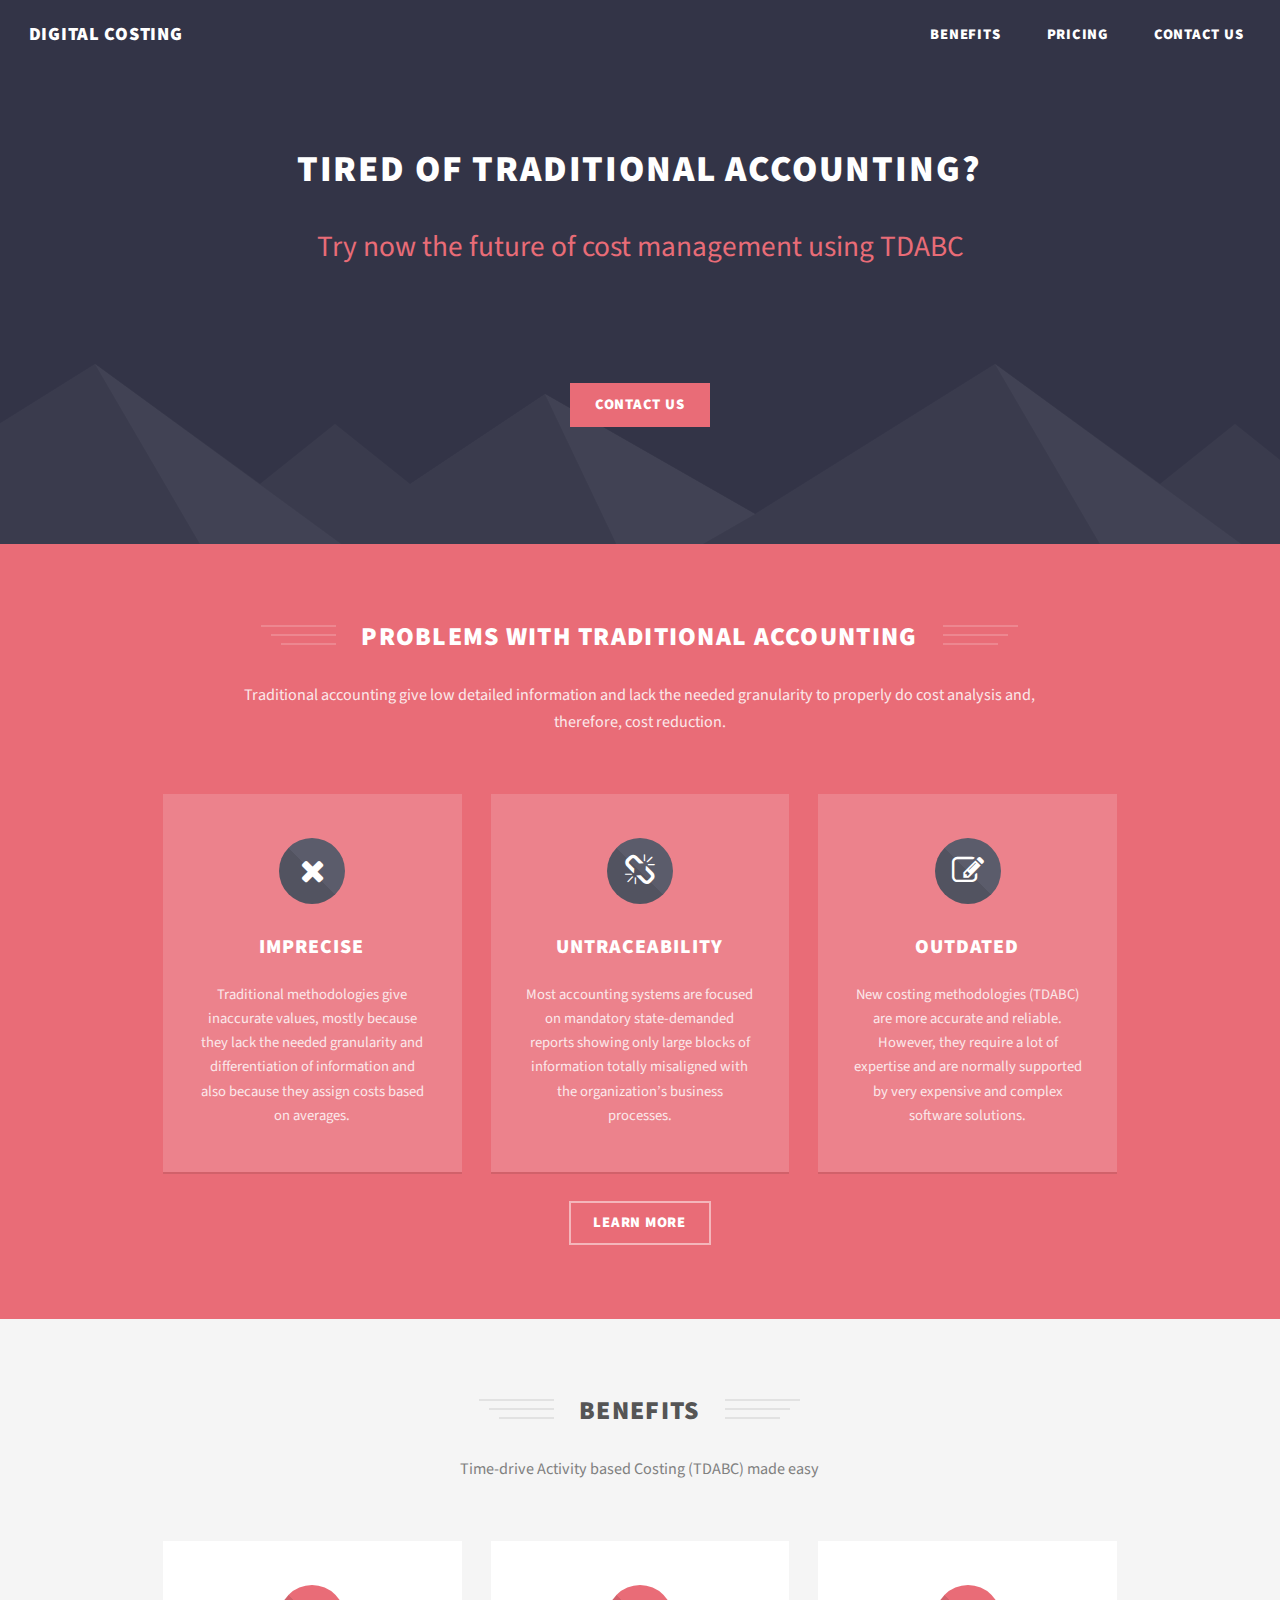
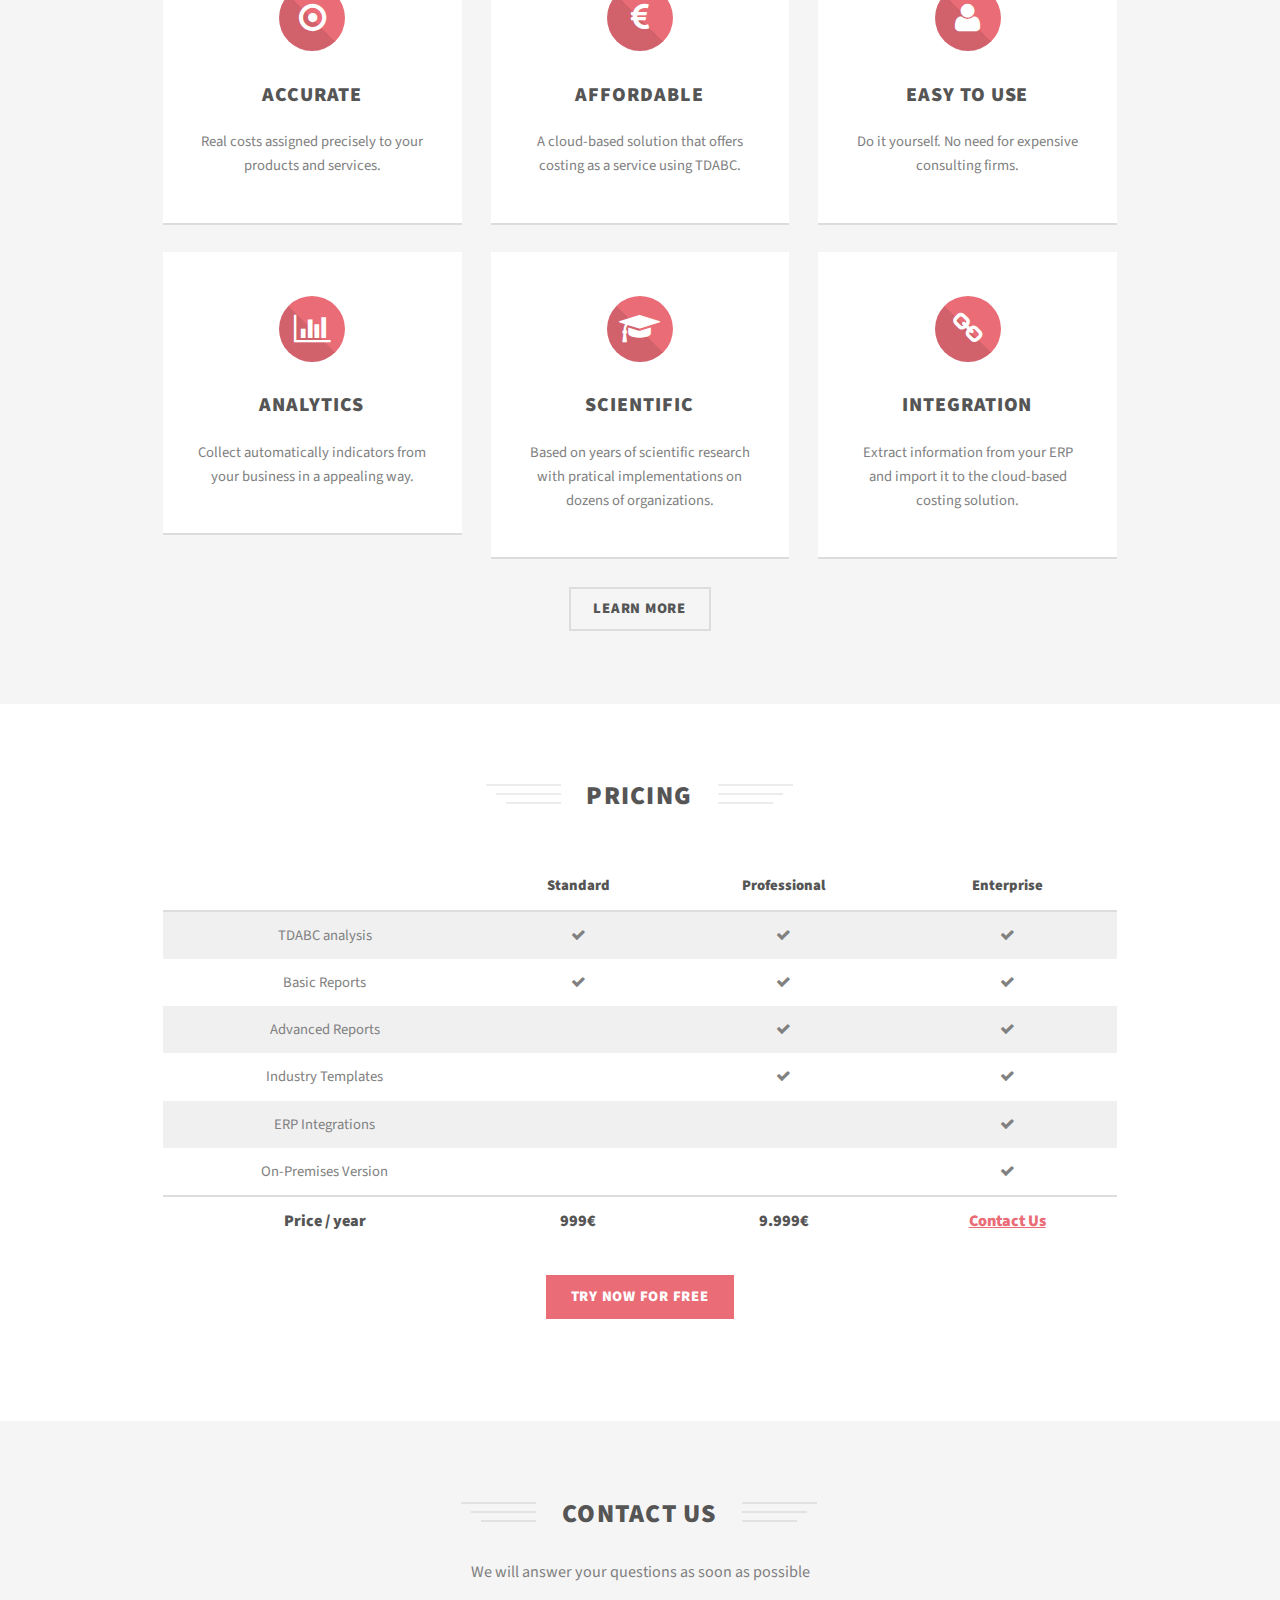
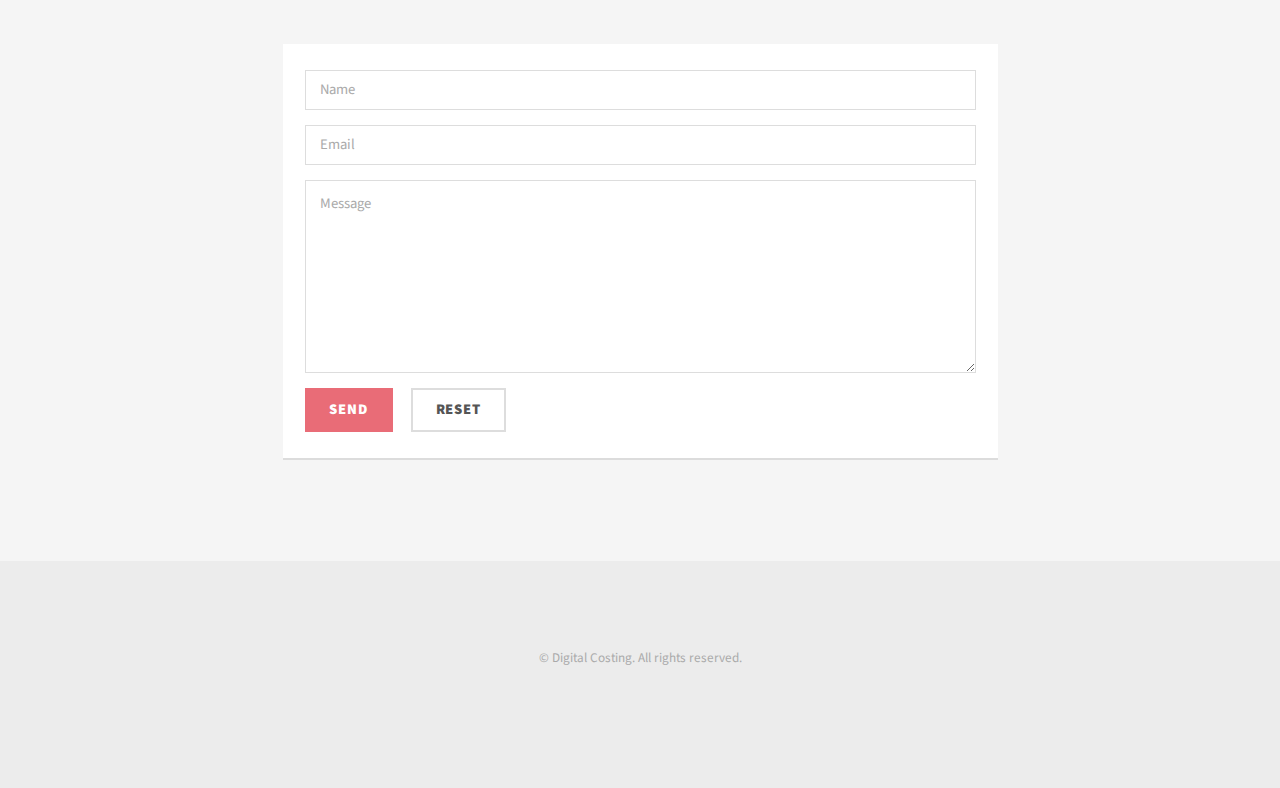
==== index.html @ 400beab9 "google analytics" ====
<!DOCTYPE HTML>
<!--
	Elevation by Pixelarity
	pixelarity.com @pixelarity
	License: pixelarity.com/license
-->
<html>
	<head>
		<title>Digital Costing</title>
		<meta charset="utf-8" />
		<meta name="viewport" content="width=device-width, initial-scale=1" />
		<meta name="description" content="A cloud-based costing service that uses TDABC and the concept of Business Process Cost Templates to reduce the costs associated with cost analysis.">
		<meta name="keywords" content="traditional accounting, activity based costing, time driven activity costing, TDABC, cost management solutions, cost management software">
		<!--[if lte IE 8]><script src="assets/js/ie/html5shiv.js"></script><![endif]-->
		<link rel="stylesheet" href="assets/css/main.css" />
		<!--[if lte IE 8]><link rel="stylesheet" href="assets/css/ie8.css" /><![endif]-->
	</head>
	<body class="landing">
		<div id="page-wrapper">

			<!-- Header -->
				<header id="header" class="alt">
					<h1><a href="index.html">Digital Costing</a></h1>
					<nav id="nav">
						<ul>
							<li><a href="#benefits">Benefits</a></li>
							<li><a href="#pricing">Pricing</a></li>
							<li><a href="#contact">Contact Us</a></li>
						</ul>
					</nav>
				</header>

			<!-- Banner -->
				<section id="banner">
					<h2>Tired of traditional accounting?</h2>
					<br>
					<p>Try now the future of cost management using TDABC</p>
					<br><br><br>
					<ul class="actions">
						<li><a href="#contact" class="button">Contact Us</a></li>
					</ul>
				</section>
			<!-- Two -->
				<div class="wrapper style2">
					<section class="container">
						<header class="major">
							<h2>Problems with Traditional Accounting</h2>
							<p>Traditional accounting give low detailed information and lack the needed granularity to properly do cost analysis and, therefore, cost reduction.</p>
						</header>
						<div class="row uniform">
							<div class="4u 12u(narrower)">
								<section class="box special">
									<i class="icon major alt fa-times"></i>
									<h3>Imprecise</h3>
									<p>Traditional methodologies give inaccurate values, mostly because they lack the needed granularity and differentiation of information and also because they assign costs based on averages.</p>
								</section>
							</div>
							<div class="4u 12u(narrower)">
								<section class="box special">
									<i class="icon major alt fa-unlink"></i>
									<h3>Untraceability</h3>
									<p>Most accounting systems are focused on mandatory state-demanded reports  showing only large blocks of information totally misaligned with the organization’s business processes.</p>
								</section>
							</div>
							<div class="4u 12u(narrower)">
								<section class="box special">
									<i class="icon major alt fa-pencil-square-o"></i>
									<h3>Outdated</h3>
									<p>New costing methodologies (TDABC) are more accurate and reliable. However, they require a lot of expertise and are normally supported by very expensive and complex software solutions.</p>
								</section>
							</div>
							<div class="12u 12u(narrower)">
								<ul class="actions text-center">
									<li><a href="traditional-accounting-problems.html" class="button alt">Learn More</a></li>
								</ul>
							</div>
						</div>
					</section>
				</div>

			<!-- One -->
				<div id="benefits" class="wrapper style1">
					<section class="container">
						<header class="major">
							<h2>Benefits</h2>
							<p>Time-drive Activity based Costing (TDABC) made easy</p>
						</header>
						<div class="row uniform">
							<div class="4u 12u(narrower)">
								<section class="box special">
									<i class="icon major fa-dot-circle-o"></i>
									<h3>Accurate</h3>
									<p>Real costs assigned precisely to your products and services.</p>
								</section>
							</div>
							<div class="4u 12u(narrower)">
								<section class="box special">
									<i class="icon major fa-euro"></i>
									<h3>Affordable</h3>
									<p>A cloud-based solution that offers costing as a service using TDABC.</p>
								</section>
							</div>
							<div class="4u 12u(narrower)">
								<section class="box special">
									<i class="icon major fa-user"></i>
									<h3>Easy to use</h3>
									<p>Do it yourself. No need for expensive consulting firms.</p>
								</section>
							</div>
							<div class="4u 12u(narrower)">
								<section class="box special">
									<i class="icon major fa-bar-chart"></i>
									<h3>Analytics</h3>
									<p>Collect automatically indicators from your business in a appealing way.</p>
								</section>
							</div>
							<div class="4u 12u(narrower)">
								<section class="box special">
									<i class="icon major fa-graduation-cap"></i>
									<h3>Scientific</h3>
									<p>Based on years of scientific research with pratical implementations on dozens of organizations.</p>
								</section>
							</div>
							<div class="4u 12u(narrower)">
								<section class="box special">
									<i class="icon major fa-link"></i>
									<h3>Integration</h3>
									<p>Extract information from your ERP and import it to the cloud-based costing solution.</p>
								</section>
							</div>
							<div class="12u 12u(narrower)">
								<ul class="actions text-center">
									<li><a href="digital-costing-solution-benefits.html" class="button alt">Learn More</a></li>
								</ul>
							</div>
						</div>
					</section>
				</div>


			<!-- Three -->
				<div id="pricing" class="wrapper style3">
					<section class="container">
						<header class="major">
							<h2>Pricing</h2>
						</header>
						<div class="text-center">
							<div class="table-wrapper">
								<table>
									<thead>
										<tr>
											<th></th>
											<th>Standard</th>
											<th>Professional</th>
											<th>Enterprise</th>
										</tr>
									</thead>
									<tbody>
										<tr>
											<td>TDABC analysis</td>
											<td><i class="icon fa-check"></i></td>
											<td><i class="icon fa-check"></i></td>
											<td><i class="icon fa-check"></i></td>
										</tr>
										<td>Basic Reports</td>
											<td><i class="icon fa-check"></i></td>
											<td><i class="icon fa-check"></i></td>
											<td><i class="icon fa-check"></i></td>
										</tr>
										<tr>
											<td>Advanced Reports</td>
											<td></td>
											<td><i class="icon fa-check"></i></td>
											<td><i class="icon fa-check"></i></td>
										</tr>
										<tr>
											<td>Industry Templates</td>
											<td></td>
											<td><i class="icon fa-check"></i></td>
											<td><i class="icon fa-check"></i></td>
										</tr>
										<tr>
											<td>ERP Integrations</td>
											<td></td>
											<td></td>
											<td><i class="icon fa-check"></i></td>
										</tr>
										<tr>
											<td>On-Premises Version</td>
											<td></td>
											<td></td>
											<td><i class="icon fa-check"></i></td>
										</tr>
									</tbody>
									<tfoot>
										<tr>
											<td>Price / year</td>
											<td>999€</td>
											<td>9.999€</td>
											<td><a href="#contact">Contact Us</a></td>
										</tr>
									</tfoot>
								</table>
							</div>

							<div class="12u 12u(narrower)">
								<ul class="actions text-center">
									<li><a href="#contact" class="button">Try now for FREE</a></li>
								</ul>
							</div>
						</div>
					</section>
				</div>

			<!-- Four -->
				<div id="contact" class="wrapper style1">
					<section class="container 75%">
						<header class="major">
							<h2>Contact Us</h2>
							<p>We will answer your questions as soon as possible</p>
						</header>
						<div class="box">
							<div class="row uniform">
								<div class="12u 12u(narrower)">
									<form method="post" action="http://formspree.io/carls.mendes@gmail.com">
										<input type="hidden" name="_next" value="http://digitalcosting.com/thanks.html" />
										<input type="hidden" name="_subject" value="Digital Costing Website contact!" />
										<div class="row uniform 50%">
											<div class="12u">
												<input type="text" name="name" id="name" placeholder="Name" />
											</div>
										</div>
										<div class="row uniform 50%">
											<div class="12u">
												<input type="email" name="email" id="email" placeholder="Email" />
											</div>
										</div>
										<div class="row uniform 50%">
											<div class="12u">
												<textarea name="message" id="message" placeholder="Message" rows="7"></textarea>
											</div>
										</div>
										<div class="row uniform 50%">
											<div class="12u">
												<ul class="actions">
													<li><input type="submit" value="Send" /></li>
													<li><input type="reset" class="alt" value="Reset" /></li>
												</ul>
											</div>
										</div>
									</form>
								</div>
							</div>
						</div>
					</section>
				</div>

			<!-- Footer -->
				<footer id="footer">
					<div class="copyright">
						&copy; Digital Costing. All rights reserved.
					</div>
				</footer>

		</div>

		<!-- Scripts -->
			<script src="assets/js/jquery.min.js"></script>
			<script src="assets/js/jquery.dropotron.min.js"></script>
			<script src="assets/js/jquery.scrollgress.min.js"></script>
			<script src="assets/js/skel.min.js"></script>
			<script src="assets/js/util.js"></script>
			<!--[if lte IE 8]><script src="assets/js/ie/respond.min.js"></script><![endif]-->
			<script src="assets/js/main.js"></script>

			<!-- Google Analytics -->
			<script>
			  (function(i,s,o,g,r,a,m){i['GoogleAnalyticsObject']=r;i[r]=i[r]||function(){
			  (i[r].q=i[r].q||[]).push(arguments)},i[r].l=1*new Date();a=s.createElement(o),
			  m=s.getElementsByTagName(o)[0];a.async=1;a.src=g;m.parentNode.insertBefore(a,m)
			  })(window,document,'script','https://www.google-analytics.com/analytics.js','ga');

			  ga('create', 'UA-88962506-1', 'auto');
			  ga('send', 'pageview');

			</script>
	</body>
</html>
---- assets/css/main.css ----
@import url("font-awesome.min.css");
@import url("http://fonts.googleapis.com/css?family=Source+Sans+Pro:400,400italic,600,600italic,700,900");

/*
	Elevation by Pixelarity
	pixelarity.com @pixelarity
	License: pixelarity.com/license
*/

/* Custom */

	.text-center {
		text-align: center;
	}

/* Reset */

	html, body, div, span, applet, object, iframe, h1, h2, h3, h4, h5, h6, p, blockquote, pre, a, abbr, acronym, address, big, cite, code, del, dfn, em, img, ins, kbd, q, s, samp, small, strike, strong, sub, sup, tt, var, b, u, i, center, dl, dt, dd, ol, ul, li, fieldset, form, label, legend, table, caption, tbody, tfoot, thead, tr, th, td, article, aside, canvas, details, embed, figure, figcaption, footer, header, hgroup, menu, nav, output, ruby, section, summary, time, mark, audio, video {
		margin: 0;
		padding: 0;
		border: 0;
		font-size: 100%;
		font: inherit;
		vertical-align: baseline;
	}

	article, aside, details, figcaption, figure, footer, header, hgroup, menu, nav, section {
		display: block;
	}

	body {
		line-height: 1;
	}

	ol, ul {
		list-style: none;
	}

	blockquote, q {
		quotes: none;
	}

	blockquote:before, blockquote:after, q:before, q:after {
		content: '';
		content: none;
	}

	table {
		border-collapse: collapse;
		border-spacing: 0;
	}

	body {
		-webkit-text-size-adjust: none;
	}

/* Box Model */

	*, *:before, *:after {
		-moz-box-sizing: border-box;
		-webkit-box-sizing: border-box;
		box-sizing: border-box;
	}

/* Containers */

	.container {
		margin-left: auto;
		margin-right: auto;
	}

	.container.\31 25\25 {
		width: 100%;
		max-width: 93.75em;
		min-width: 75em;
	}

	.container.\37 5\25 {
		width: 56.25em;
	}

	.container.\35 0\25 {
		width: 37.5em;
	}

	.container.\32 5\25 {
		width: 18.75em;
	}

	.container {
		width: 75em;
	}

	@media screen and (max-width: 1680px) {

		.container.\31 25\25 {
			width: 100%;
			max-width: 93.75em;
			min-width: 75em;
		}

		.container.\37 5\25 {
			width: 56.25em;
		}

		.container.\35 0\25 {
			width: 37.5em;
		}

		.container.\32 5\25 {
			width: 18.75em;
		}

		.container {
			width: 75em;
		}

	}

	@media screen and (max-width: 1280px) {

		.container.\31 25\25 {
			width: 100%;
			max-width: 81.25em;
			min-width: 65em;
		}

		.container.\37 5\25 {
			width: 48.75em;
		}

		.container.\35 0\25 {
			width: 32.5em;
		}

		.container.\32 5\25 {
			width: 16.25em;
		}

		.container {
			width: 65em;
		}

	}

	@media screen and (max-width: 980px) {

		.container.\31 25\25 {
			width: 100%;
			max-width: 112.5%;
			min-width: 90%;
		}

		.container.\37 5\25 {
			width: 67.5%;
		}

		.container.\35 0\25 {
			width: 45%;
		}

		.container.\32 5\25 {
			width: 22.5%;
		}

		.container {
			width: 90%;
		}

	}

	@media screen and (max-width: 840px) {

		.container.\31 25\25 {
			width: 100%;
			max-width: 112.5%;
			min-width: 90%;
		}

		.container.\37 5\25 {
			width: 67.5%;
		}

		.container.\35 0\25 {
			width: 45%;
		}

		.container.\32 5\25 {
			width: 22.5%;
		}

		.container {
			width: 90% !important;
		}

	}

	@media screen and (max-width: 736px) {

		.container.\31 25\25 {
			width: 100%;
			max-width: 125%;
			min-width: 100%;
		}

		.container.\37 5\25 {
			width: 75%;
		}

		.container.\35 0\25 {
			width: 50%;
		}

		.container.\32 5\25 {
			width: 25%;
		}

		.container {
			width: 100% !important;
		}

	}

	@media screen and (max-width: 480px) {

		.container.\31 25\25 {
			width: 100%;
			max-width: 125%;
			min-width: 100%;
		}

		.container.\37 5\25 {
			width: 75%;
		}

		.container.\35 0\25 {
			width: 50%;
		}

		.container.\32 5\25 {
			width: 25%;
		}

		.container {
			width: 100% !important;
		}

	}

/* Grid */

	.row {
		border-bottom: solid 1px transparent;
		-moz-box-sizing: border-box;
		-webkit-box-sizing: border-box;
		box-sizing: border-box;
	}

	.row > * {
		float: left;
		-moz-box-sizing: border-box;
		-webkit-box-sizing: border-box;
		box-sizing: border-box;
	}

	.row:after, .row:before {
		content: '';
		display: block;
		clear: both;
		height: 0;
	}

	.row.uniform > * > :first-child {
		margin-top: 0;
	}

	.row.uniform > * > :last-child {
		margin-bottom: 0;
	}

	.row.\30 \25 > * {
		padding: 0 0 0 0em;
	}

	.row.\30 \25 {
		margin: 0 0 -1px 0em;
	}

	.row.uniform.\30 \25 > * {
		padding: 0em 0 0 0em;
	}

	.row.uniform.\30 \25 {
		margin: 0em 0 -1px 0em;
	}

	.row > * {
		padding: 0 0 0 3em;
	}

	.row {
		margin: 0 0 -1px -3em;
	}

	.row.uniform > * {
		padding: 3em 0 0 3em;
	}

	.row.uniform {
		margin: -3em 0 -1px -3em;
	}

	.row.\32 00\25 > * {
		padding: 0 0 0 6em;
	}

	.row.\32 00\25 {
		margin: 0 0 -1px -6em;
	}

	.row.uniform.\32 00\25 > * {
		padding: 6em 0 0 6em;
	}

	.row.uniform.\32 00\25 {
		margin: -6em 0 -1px -6em;
	}

	.row.\31 50\25 > * {
		padding: 0 0 0 4.5em;
	}

	.row.\31 50\25 {
		margin: 0 0 -1px -4.5em;
	}

	.row.uniform.\31 50\25 > * {
		padding: 4.5em 0 0 4.5em;
	}

	.row.uniform.\31 50\25 {
		margin: -4.5em 0 -1px -4.5em;
	}

	.row.\35 0\25 > * {
		padding: 0 0 0 1.5em;
	}

	.row.\35 0\25 {
		margin: 0 0 -1px -1.5em;
	}

	.row.uniform.\35 0\25 > * {
		padding: 1.5em 0 0 1.5em;
	}

	.row.uniform.\35 0\25 {
		margin: -1.5em 0 -1px -1.5em;
	}

	.row.\32 5\25 > * {
		padding: 0 0 0 0.75em;
	}

	.row.\32 5\25 {
		margin: 0 0 -1px -0.75em;
	}

	.row.uniform.\32 5\25 > * {
		padding: 0.75em 0 0 0.75em;
	}

	.row.uniform.\32 5\25 {
		margin: -0.75em 0 -1px -0.75em;
	}

	.\31 2u, .\31 2u\24 {
		width: 100%;
		clear: none;
		margin-left: 0;
	}

	.\31 1u, .\31 1u\24 {
		width: 91.6666666667%;
		clear: none;
		margin-left: 0;
	}

	.\31 0u, .\31 0u\24 {
		width: 83.3333333333%;
		clear: none;
		margin-left: 0;
	}

	.\39 u, .\39 u\24 {
		width: 75%;
		clear: none;
		margin-left: 0;
	}

	.\38 u, .\38 u\24 {
		width: 66.6666666667%;
		clear: none;
		margin-left: 0;
	}

	.\37 u, .\37 u\24 {
		width: 58.3333333333%;
		clear: none;
		margin-left: 0;
	}

	.\36 u, .\36 u\24 {
		width: 50%;
		clear: none;
		margin-left: 0;
	}

	.\35 u, .\35 u\24 {
		width: 41.6666666667%;
		clear: none;
		margin-left: 0;
	}

	.\34 u, .\34 u\24 {
		width: 33.3333333333%;
		clear: none;
		margin-left: 0;
	}

	.\33 u, .\33 u\24 {
		width: 25%;
		clear: none;
		margin-left: 0;
	}

	.\32 u, .\32 u\24 {
		width: 16.6666666667%;
		clear: none;
		margin-left: 0;
	}

	.\31 u, .\31 u\24 {
		width: 8.3333333333%;
		clear: none;
		margin-left: 0;
	}

	.\31 2u\24 + *,
	.\31 1u\24 + *,
	.\31 0u\24 + *,
	.\39 u\24 + *,
	.\38 u\24 + *,
	.\37 u\24 + *,
	.\36 u\24 + *,
	.\35 u\24 + *,
	.\34 u\24 + *,
	.\33 u\24 + *,
	.\32 u\24 + *,
	.\31 u\24 + * {
		clear: left;
	}

	.\-11u {
		margin-left: 91.66667%;
	}

	.\-10u {
		margin-left: 83.33333%;
	}

	.\-9u {
		margin-left: 75%;
	}

	.\-8u {
		margin-left: 66.66667%;
	}

	.\-7u {
		margin-left: 58.33333%;
	}

	.\-6u {
		margin-left: 50%;
	}

	.\-5u {
		margin-left: 41.66667%;
	}

	.\-4u {
		margin-left: 33.33333%;
	}

	.\-3u {
		margin-left: 25%;
	}

	.\-2u {
		margin-left: 16.66667%;
	}

	.\-1u {
		margin-left: 8.33333%;
	}

	@media screen and (max-width: 1680px) {

		.row > * {
			padding: 0 0 0 2.5em;
		}

		.row {
			margin: 0 0 -1px -2.5em;
		}

		.row.uniform > * {
			padding: 2.5em 0 0 2.5em;
		}

		.row.uniform {
			margin: -2.5em 0 -1px -2.5em;
		}

		.row.\32 00\25 > * {
			padding: 0 0 0 5em;
		}

		.row.\32 00\25 {
			margin: 0 0 -1px -5em;
		}

		.row.uniform.\32 00\25 > * {
			padding: 5em 0 0 5em;
		}

		.row.uniform.\32 00\25 {
			margin: -5em 0 -1px -5em;
		}

		.row.\31 50\25 > * {
			padding: 0 0 0 3.75em;
		}

		.row.\31 50\25 {
			margin: 0 0 -1px -3.75em;
		}

		.row.uniform.\31 50\25 > * {
			padding: 3.75em 0 0 3.75em;
		}

		.row.uniform.\31 50\25 {
			margin: -3.75em 0 -1px -3.75em;
		}

		.row.\35 0\25 > * {
			padding: 0 0 0 1.25em;
		}

		.row.\35 0\25 {
			margin: 0 0 -1px -1.25em;
		}

		.row.uniform.\35 0\25 > * {
			padding: 1.25em 0 0 1.25em;
		}

		.row.uniform.\35 0\25 {
			margin: -1.25em 0 -1px -1.25em;
		}

		.row.\32 5\25 > * {
			padding: 0 0 0 0.625em;
		}

		.row.\32 5\25 {
			margin: 0 0 -1px -0.625em;
		}

		.row.uniform.\32 5\25 > * {
			padding: 0.625em 0 0 0.625em;
		}

		.row.uniform.\32 5\25 {
			margin: -0.625em 0 -1px -0.625em;
		}

		.\31 2u\28wide\29, .\31 2u\24\28wide\29 {
			width: 100%;
			clear: none;
			margin-left: 0;
		}

		.\31 1u\28wide\29, .\31 1u\24\28wide\29 {
			width: 91.6666666667%;
			clear: none;
			margin-left: 0;
		}

		.\31 0u\28wide\29, .\31 0u\24\28wide\29 {
			width: 83.3333333333%;
			clear: none;
			margin-left: 0;
		}

		.\39 u\28wide\29, .\39 u\24\28wide\29 {
			width: 75%;
			clear: none;
			margin-left: 0;
		}

		.\38 u\28wide\29, .\38 u\24\28wide\29 {
			width: 66.6666666667%;
			clear: none;
			margin-left: 0;
		}

		.\37 u\28wide\29, .\37 u\24\28wide\29 {
			width: 58.3333333333%;
			clear: none;
			margin-left: 0;
		}

		.\36 u\28wide\29, .\36 u\24\28wide\29 {
			width: 50%;
			clear: none;
			margin-left: 0;
		}

		.\35 u\28wide\29, .\35 u\24\28wide\29 {
			width: 41.6666666667%;
			clear: none;
			margin-left: 0;
		}

		.\34 u\28wide\29, .\34 u\24\28wide\29 {
			width: 33.3333333333%;
			clear: none;
			margin-left: 0;
		}

		.\33 u\28wide\29, .\33 u\24\28wide\29 {
			width: 25%;
			clear: none;
			margin-left: 0;
		}

		.\32 u\28wide\29, .\32 u\24\28wide\29 {
			width: 16.6666666667%;
			clear: none;
			margin-left: 0;
		}

		.\31 u\28wide\29, .\31 u\24\28wide\29 {
			width: 8.3333333333%;
			clear: none;
			margin-left: 0;
		}

		.\31 2u\24\28wide\29 + *,
		.\31 1u\24\28wide\29 + *,
		.\31 0u\24\28wide\29 + *,
		.\39 u\24\28wide\29 + *,
		.\38 u\24\28wide\29 + *,
		.\37 u\24\28wide\29 + *,
		.\36 u\24\28wide\29 + *,
		.\35 u\24\28wide\29 + *,
		.\34 u\24\28wide\29 + *,
		.\33 u\24\28wide\29 + *,
		.\32 u\24\28wide\29 + *,
		.\31 u\24\28wide\29 + * {
			clear: left;
		}

		.\-11u\28wide\29 {
			margin-left: 91.66667%;
		}

		.\-10u\28wide\29 {
			margin-left: 83.33333%;
		}

		.\-9u\28wide\29 {
			margin-left: 75%;
		}

		.\-8u\28wide\29 {
			margin-left: 66.66667%;
		}

		.\-7u\28wide\29 {
			margin-left: 58.33333%;
		}

		.\-6u\28wide\29 {
			margin-left: 50%;
		}

		.\-5u\28wide\29 {
			margin-left: 41.66667%;
		}

		.\-4u\28wide\29 {
			margin-left: 33.33333%;
		}

		.\-3u\28wide\29 {
			margin-left: 25%;
		}

		.\-2u\28wide\29 {
			margin-left: 16.66667%;
		}

		.\-1u\28wide\29 {
			margin-left: 8.33333%;
		}

	}

	@media screen and (max-width: 1280px) {

		.row > * {
			padding: 0 0 0 2em;
		}

		.row {
			margin: 0 0 -1px -2em;
		}

		.row.uniform > * {
			padding: 2em 0 0 2em;
		}

		.row.uniform {
			margin: -2em 0 -1px -2em;
		}

		.row.\32 00\25 > * {
			padding: 0 0 0 4em;
		}

		.row.\32 00\25 {
			margin: 0 0 -1px -4em;
		}

		.row.uniform.\32 00\25 > * {
			padding: 4em 0 0 4em;
		}

		.row.uniform.\32 00\25 {
			margin: -4em 0 -1px -4em;
		}

		.row.\31 50\25 > * {
			padding: 0 0 0 3em;
		}

		.row.\31 50\25 {
			margin: 0 0 -1px -3em;
		}

		.row.uniform.\31 50\25 > * {
			padding: 3em 0 0 3em;
		}

		.row.uniform.\31 50\25 {
			margin: -3em 0 -1px -3em;
		}

		.row.\35 0\25 > * {
			padding: 0 0 0 1em;
		}

		.row.\35 0\25 {
			margin: 0 0 -1px -1em;
		}

		.row.uniform.\35 0\25 > * {
			padding: 1em 0 0 1em;
		}

		.row.uniform.\35 0\25 {
			margin: -1em 0 -1px -1em;
		}

		.row.\32 5\25 > * {
			padding: 0 0 0 0.5em;
		}

		.row.\32 5\25 {
			margin: 0 0 -1px -0.5em;
		}

		.row.uniform.\32 5\25 > * {
			padding: 0.5em 0 0 0.5em;
		}

		.row.uniform.\32 5\25 {
			margin: -0.5em 0 -1px -0.5em;
		}

		.\31 2u\28normal\29, .\31 2u\24\28normal\29 {
			width: 100%;
			clear: none;
			margin-left: 0;
		}

		.\31 1u\28normal\29, .\31 1u\24\28normal\29 {
			width: 91.6666666667%;
			clear: none;
			margin-left: 0;
		}

		.\31 0u\28normal\29, .\31 0u\24\28normal\29 {
			width: 83.3333333333%;
			clear: none;
			margin-left: 0;
		}

		.\39 u\28normal\29, .\39 u\24\28normal\29 {
			width: 75%;
			clear: none;
			margin-left: 0;
		}

		.\38 u\28normal\29, .\38 u\24\28normal\29 {
			width: 66.6666666667%;
			clear: none;
			margin-left: 0;
		}

		.\37 u\28normal\29, .\37 u\24\28normal\29 {
			width: 58.3333333333%;
			clear: none;
			margin-left: 0;
		}

		.\36 u\28normal\29, .\36 u\24\28normal\29 {
			width: 50%;
			clear: none;
			margin-left: 0;
		}

		.\35 u\28normal\29, .\35 u\24\28normal\29 {
			width: 41.6666666667%;
			clear: none;
			margin-left: 0;
		}

		.\34 u\28normal\29, .\34 u\24\28normal\29 {
			width: 33.3333333333%;
			clear: none;
			margin-left: 0;
		}

		.\33 u\28normal\29, .\33 u\24\28normal\29 {
			width: 25%;
			clear: none;
			margin-left: 0;
		}

		.\32 u\28normal\29, .\32 u\24\28normal\29 {
			width: 16.6666666667%;
			clear: none;
			margin-left: 0;
		}

		.\31 u\28normal\29, .\31 u\24\28normal\29 {
			width: 8.3333333333%;
			clear: none;
			margin-left: 0;
		}

		.\31 2u\24\28normal\29 + *,
		.\31 1u\24\28normal\29 + *,
		.\31 0u\24\28normal\29 + *,
		.\39 u\24\28normal\29 + *,
		.\38 u\24\28normal\29 + *,
		.\37 u\24\28normal\29 + *,
		.\36 u\24\28normal\29 + *,
		.\35 u\24\28normal\29 + *,
		.\34 u\24\28normal\29 + *,
		.\33 u\24\28normal\29 + *,
		.\32 u\24\28normal\29 + *,
		.\31 u\24\28normal\29 + * {
			clear: left;
		}

		.\-11u\28normal\29 {
			margin-left: 91.66667%;
		}

		.\-10u\28normal\29 {
			margin-left: 83.33333%;
		}

		.\-9u\28normal\29 {
			margin-left: 75%;
		}

		.\-8u\28normal\29 {
			margin-left: 66.66667%;
		}

		.\-7u\28normal\29 {
			margin-left: 58.33333%;
		}

		.\-6u\28normal\29 {
			margin-left: 50%;
		}

		.\-5u\28normal\29 {
			margin-left: 41.66667%;
		}

		.\-4u\28normal\29 {
			margin-left: 33.33333%;
		}

		.\-3u\28normal\29 {
			margin-left: 25%;
		}

		.\-2u\28normal\29 {
			margin-left: 16.66667%;
		}

		.\-1u\28normal\29 {
			margin-left: 8.33333%;
		}

	}

	@media screen and (max-width: 980px) {

		.row > * {
			padding: 0 0 0 2em;
		}

		.row {
			margin: 0 0 -1px -2em;
		}

		.row.uniform > * {
			padding: 2em 0 0 2em;
		}

		.row.uniform {
			margin: -2em 0 -1px -2em;
		}

		.row.\32 00\25 > * {
			padding: 0 0 0 4em;
		}

		.row.\32 00\25 {
			margin: 0 0 -1px -4em;
		}

		.row.uniform.\32 00\25 > * {
			padding: 4em 0 0 4em;
		}

		.row.uniform.\32 00\25 {
			margin: -4em 0 -1px -4em;
		}

		.row.\31 50\25 > * {
			padding: 0 0 0 3em;
		}

		.row.\31 50\25 {
			margin: 0 0 -1px -3em;
		}

		.row.uniform.\31 50\25 > * {
			padding: 3em 0 0 3em;
		}

		.row.uniform.\31 50\25 {
			margin: -3em 0 -1px -3em;
		}

		.row.\35 0\25 > * {
			padding: 0 0 0 1em;
		}

		.row.\35 0\25 {
			margin: 0 0 -1px -1em;
		}

		.row.uniform.\35 0\25 > * {
			padding: 1em 0 0 1em;
		}

		.row.uniform.\35 0\25 {
			margin: -1em 0 -1px -1em;
		}

		.row.\32 5\25 > * {
			padding: 0 0 0 0.5em;
		}

		.row.\32 5\25 {
			margin: 0 0 -1px -0.5em;
		}

		.row.uniform.\32 5\25 > * {
			padding: 0.5em 0 0 0.5em;
		}

		.row.uniform.\32 5\25 {
			margin: -0.5em 0 -1px -0.5em;
		}

		.\31 2u\28narrow\29, .\31 2u\24\28narrow\29 {
			width: 100%;
			clear: none;
			margin-left: 0;
		}

		.\31 1u\28narrow\29, .\31 1u\24\28narrow\29 {
			width: 91.6666666667%;
			clear: none;
			margin-left: 0;
		}

		.\31 0u\28narrow\29, .\31 0u\24\28narrow\29 {
			width: 83.3333333333%;
			clear: none;
			margin-left: 0;
		}

		.\39 u\28narrow\29, .\39 u\24\28narrow\29 {
			width: 75%;
			clear: none;
			margin-left: 0;
		}

		.\38 u\28narrow\29, .\38 u\24\28narrow\29 {
			width: 66.6666666667%;
			clear: none;
			margin-left: 0;
		}

		.\37 u\28narrow\29, .\37 u\24\28narrow\29 {
			width: 58.3333333333%;
			clear: none;
			margin-left: 0;
		}

		.\36 u\28narrow\29, .\36 u\24\28narrow\29 {
			width: 50%;
			clear: none;
			margin-left: 0;
		}

		.\35 u\28narrow\29, .\35 u\24\28narrow\29 {
			width: 41.6666666667%;
			clear: none;
			margin-left: 0;
		}

		.\34 u\28narrow\29, .\34 u\24\28narrow\29 {
			width: 33.3333333333%;
			clear: none;
			margin-left: 0;
		}

		.\33 u\28narrow\29, .\33 u\24\28narrow\29 {
			width: 25%;
			clear: none;
			margin-left: 0;
		}

		.\32 u\28narrow\29, .\32 u\24\28narrow\29 {
			width: 16.6666666667%;
			clear: none;
			margin-left: 0;
		}

		.\31 u\28narrow\29, .\31 u\24\28narrow\29 {
			width: 8.3333333333%;
			clear: none;
			margin-left: 0;
		}

		.\31 2u\24\28narrow\29 + *,
		.\31 1u\24\28narrow\29 + *,
		.\31 0u\24\28narrow\29 + *,
		.\39 u\24\28narrow\29 + *,
		.\38 u\24\28narrow\29 + *,
		.\37 u\24\28narrow\29 + *,
		.\36 u\24\28narrow\29 + *,
		.\35 u\24\28narrow\29 + *,
		.\34 u\24\28narrow\29 + *,
		.\33 u\24\28narrow\29 + *,
		.\32 u\24\28narrow\29 + *,
		.\31 u\24\28narrow\29 + * {
			clear: left;
		}

		.\-11u\28narrow\29 {
			margin-left: 91.66667%;
		}

		.\-10u\28narrow\29 {
			margin-left: 83.33333%;
		}

		.\-9u\28narrow\29 {
			margin-left: 75%;
		}

		.\-8u\28narrow\29 {
			margin-left: 66.66667%;
		}

		.\-7u\28narrow\29 {
			margin-left: 58.33333%;
		}

		.\-6u\28narrow\29 {
			margin-left: 50%;
		}

		.\-5u\28narrow\29 {
			margin-left: 41.66667%;
		}

		.\-4u\28narrow\29 {
			margin-left: 33.33333%;
		}

		.\-3u\28narrow\29 {
			margin-left: 25%;
		}

		.\-2u\28narrow\29 {
			margin-left: 16.66667%;
		}

		.\-1u\28narrow\29 {
			margin-left: 8.33333%;
		}

	}

	@media screen and (max-width: 840px) {

		.row > * {
			padding: 0 0 0 2em;
		}

		.row {
			margin: 0 0 -1px -2em;
		}

		.row.uniform > * {
			padding: 2em 0 0 2em;
		}

		.row.uniform {
			margin: -2em 0 -1px -2em;
		}

		.row.\32 00\25 > * {
			padding: 0 0 0 4em;
		}

		.row.\32 00\25 {
			margin: 0 0 -1px -4em;
		}

		.row.uniform.\32 00\25 > * {
			padding: 4em 0 0 4em;
		}

		.row.uniform.\32 00\25 {
			margin: -4em 0 -1px -4em;
		}

		.row.\31 50\25 > * {
			padding: 0 0 0 3em;
		}

		.row.\31 50\25 {
			margin: 0 0 -1px -3em;
		}

		.row.uniform.\31 50\25 > * {
			padding: 3em 0 0 3em;
		}

		.row.uniform.\31 50\25 {
			margin: -3em 0 -1px -3em;
		}

		.row.\35 0\25 > * {
			padding: 0 0 0 1em;
		}

		.row.\35 0\25 {
			margin: 0 0 -1px -1em;
		}

		.row.uniform.\35 0\25 > * {
			padding: 1em 0 0 1em;
		}

		.row.uniform.\35 0\25 {
			margin: -1em 0 -1px -1em;
		}

		.row.\32 5\25 > * {
			padding: 0 0 0 0.5em;
		}

		.row.\32 5\25 {
			margin: 0 0 -1px -0.5em;
		}

		.row.uniform.\32 5\25 > * {
			padding: 0.5em 0 0 0.5em;
		}

		.row.uniform.\32 5\25 {
			margin: -0.5em 0 -1px -0.5em;
		}

		.\31 2u\28narrower\29, .\31 2u\24\28narrower\29 {
			width: 100%;
			clear: none;
			margin-left: 0;
		}

		.\31 1u\28narrower\29, .\31 1u\24\28narrower\29 {
			width: 91.6666666667%;
			clear: none;
			margin-left: 0;
		}

		.\31 0u\28narrower\29, .\31 0u\24\28narrower\29 {
			width: 83.3333333333%;
			clear: none;
			margin-left: 0;
		}

		.\39 u\28narrower\29, .\39 u\24\28narrower\29 {
			width: 75%;
			clear: none;
			margin-left: 0;
		}

		.\38 u\28narrower\29, .\38 u\24\28narrower\29 {
			width: 66.6666666667%;
			clear: none;
			margin-left: 0;
		}

		.\37 u\28narrower\29, .\37 u\24\28narrower\29 {
			width: 58.3333333333%;
			clear: none;
			margin-left: 0;
		}

		.\36 u\28narrower\29, .\36 u\24\28narrower\29 {
			width: 50%;
			clear: none;
			margin-left: 0;
		}

		.\35 u\28narrower\29, .\35 u\24\28narrower\29 {
			width: 41.6666666667%;
			clear: none;
			margin-left: 0;
		}

		.\34 u\28narrower\29, .\34 u\24\28narrower\29 {
			width: 33.3333333333%;
			clear: none;
			margin-left: 0;
		}

		.\33 u\28narrower\29, .\33 u\24\28narrower\29 {
			width: 25%;
			clear: none;
			margin-left: 0;
		}

		.\32 u\28narrower\29, .\32 u\24\28narrower\29 {
			width: 16.6666666667%;
			clear: none;
			margin-left: 0;
		}

		.\31 u\28narrower\29, .\31 u\24\28narrower\29 {
			width: 8.3333333333%;
			clear: none;
			margin-left: 0;
		}

		.\31 2u\24\28narrower\29 + *,
		.\31 1u\24\28narrower\29 + *,
		.\31 0u\24\28narrower\29 + *,
		.\39 u\24\28narrower\29 + *,
		.\38 u\24\28narrower\29 + *,
		.\37 u\24\28narrower\29 + *,
		.\36 u\24\28narrower\29 + *,
		.\35 u\24\28narrower\29 + *,
		.\34 u\24\28narrower\29 + *,
		.\33 u\24\28narrower\29 + *,
		.\32 u\24\28narrower\29 + *,
		.\31 u\24\28narrower\29 + * {
			clear: left;
		}

		.\-11u\28narrower\29 {
			margin-left: 91.66667%;
		}

		.\-10u\28narrower\29 {
			margin-left: 83.33333%;
		}

		.\-9u\28narrower\29 {
			margin-left: 75%;
		}

		.\-8u\28narrower\29 {
			margin-left: 66.66667%;
		}

		.\-7u\28narrower\29 {
			margin-left: 58.33333%;
		}

		.\-6u\28narrower\29 {
			margin-left: 50%;
		}

		.\-5u\28narrower\29 {
			margin-left: 41.66667%;
		}

		.\-4u\28narrower\29 {
			margin-left: 33.33333%;
		}

		.\-3u\28narrower\29 {
			margin-left: 25%;
		}

		.\-2u\28narrower\29 {
			margin-left: 16.66667%;
		}

		.\-1u\28narrower\29 {
			margin-left: 8.33333%;
		}

	}

	@media screen and (max-width: 736px) {

		.row > * {
			padding: 0 0 0 2em;
		}

		.row {
			margin: 0 0 -1px -2em;
		}

		.row.uniform > * {
			padding: 2em 0 0 2em;
		}

		.row.uniform {
			margin: -2em 0 -1px -2em;
		}

		.row.\32 00\25 > * {
			padding: 0 0 0 4em;
		}

		.row.\32 00\25 {
			margin: 0 0 -1px -4em;
		}

		.row.uniform.\32 00\25 > * {
			padding: 4em 0 0 4em;
		}

		.row.uniform.\32 00\25 {
			margin: -4em 0 -1px -4em;
		}

		.row.\31 50\25 > * {
			padding: 0 0 0 3em;
		}

		.row.\31 50\25 {
			margin: 0 0 -1px -3em;
		}

		.row.uniform.\31 50\25 > * {
			padding: 3em 0 0 3em;
		}

		.row.uniform.\31 50\25 {
			margin: -3em 0 -1px -3em;
		}

		.row.\35 0\25 > * {
			padding: 0 0 0 1em;
		}

		.row.\35 0\25 {
			margin: 0 0 -1px -1em;
		}

		.row.uniform.\35 0\25 > * {
			padding: 1em 0 0 1em;
		}

		.row.uniform.\35 0\25 {
			margin: -1em 0 -1px -1em;
		}

		.row.\32 5\25 > * {
			padding: 0 0 0 0.5em;
		}

		.row.\32 5\25 {
			margin: 0 0 -1px -0.5em;
		}

		.row.uniform.\32 5\25 > * {
			padding: 0.5em 0 0 0.5em;
		}

		.row.uniform.\32 5\25 {
			margin: -0.5em 0 -1px -0.5em;
		}

		.\31 2u\28mobile\29, .\31 2u\24\28mobile\29 {
			width: 100%;
			clear: none;
			margin-left: 0;
		}

		.\31 1u\28mobile\29, .\31 1u\24\28mobile\29 {
			width: 91.6666666667%;
			clear: none;
			margin-left: 0;
		}

		.\31 0u\28mobile\29, .\31 0u\24\28mobile\29 {
			width: 83.3333333333%;
			clear: none;
			margin-left: 0;
		}

		.\39 u\28mobile\29, .\39 u\24\28mobile\29 {
			width: 75%;
			clear: none;
			margin-left: 0;
		}

		.\38 u\28mobile\29, .\38 u\24\28mobile\29 {
			width: 66.6666666667%;
			clear: none;
			margin-left: 0;
		}

		.\37 u\28mobile\29, .\37 u\24\28mobile\29 {
			width: 58.3333333333%;
			clear: none;
			margin-left: 0;
		}

		.\36 u\28mobile\29, .\36 u\24\28mobile\29 {
			width: 50%;
			clear: none;
			margin-left: 0;
		}

		.\35 u\28mobile\29, .\35 u\24\28mobile\29 {
			width: 41.6666666667%;
			clear: none;
			margin-left: 0;
		}

		.\34 u\28mobile\29, .\34 u\24\28mobile\29 {
			width: 33.3333333333%;
			clear: none;
			margin-left: 0;
		}

		.\33 u\28mobile\29, .\33 u\24\28mobile\29 {
			width: 25%;
			clear: none;
			margin-left: 0;
		}

		.\32 u\28mobile\29, .\32 u\24\28mobile\29 {
			width: 16.6666666667%;
			clear: none;
			margin-left: 0;
		}

		.\31 u\28mobile\29, .\31 u\24\28mobile\29 {
			width: 8.3333333333%;
			clear: none;
			margin-left: 0;
		}

		.\31 2u\24\28mobile\29 + *,
		.\31 1u\24\28mobile\29 + *,
		.\31 0u\24\28mobile\29 + *,
		.\39 u\24\28mobile\29 + *,
		.\38 u\24\28mobile\29 + *,
		.\37 u\24\28mobile\29 + *,
		.\36 u\24\28mobile\29 + *,
		.\35 u\24\28mobile\29 + *,
		.\34 u\24\28mobile\29 + *,
		.\33 u\24\28mobile\29 + *,
		.\32 u\24\28mobile\29 + *,
		.\31 u\24\28mobile\29 + * {
			clear: left;
		}

		.\-11u\28mobile\29 {
			margin-left: 91.66667%;
		}

		.\-10u\28mobile\29 {
			margin-left: 83.33333%;
		}

		.\-9u\28mobile\29 {
			margin-left: 75%;
		}

		.\-8u\28mobile\29 {
			margin-left: 66.66667%;
		}

		.\-7u\28mobile\29 {
			margin-left: 58.33333%;
		}

		.\-6u\28mobile\29 {
			margin-left: 50%;
		}

		.\-5u\28mobile\29 {
			margin-left: 41.66667%;
		}

		.\-4u\28mobile\29 {
			margin-left: 33.33333%;
		}

		.\-3u\28mobile\29 {
			margin-left: 25%;
		}

		.\-2u\28mobile\29 {
			margin-left: 16.66667%;
		}

		.\-1u\28mobile\29 {
			margin-left: 8.33333%;
		}

	}

	@media screen and (max-width: 480px) {

		.row > * {
			padding: 0 0 0 2em;
		}

		.row {
			margin: 0 0 -1px -2em;
		}

		.row.uniform > * {
			padding: 2em 0 0 2em;
		}

		.row.uniform {
			margin: -2em 0 -1px -2em;
		}

		.row.\32 00\25 > * {
			padding: 0 0 0 4em;
		}

		.row.\32 00\25 {
			margin: 0 0 -1px -4em;
		}

		.row.uniform.\32 00\25 > * {
			padding: 4em 0 0 4em;
		}

		.row.uniform.\32 00\25 {
			margin: -4em 0 -1px -4em;
		}

		.row.\31 50\25 > * {
			padding: 0 0 0 3em;
		}

		.row.\31 50\25 {
			margin: 0 0 -1px -3em;
		}

		.row.uniform.\31 50\25 > * {
			padding: 3em 0 0 3em;
		}

		.row.uniform.\31 50\25 {
			margin: -3em 0 -1px -3em;
		}

		.row.\35 0\25 > * {
			padding: 0 0 0 1em;
		}

		.row.\35 0\25 {
			margin: 0 0 -1px -1em;
		}

		.row.uniform.\35 0\25 > * {
			padding: 1em 0 0 1em;
		}

		.row.uniform.\35 0\25 {
			margin: -1em 0 -1px -1em;
		}

		.row.\32 5\25 > * {
			padding: 0 0 0 0.5em;
		}

		.row.\32 5\25 {
			margin: 0 0 -1px -0.5em;
		}

		.row.uniform.\32 5\25 > * {
			padding: 0.5em 0 0 0.5em;
		}

		.row.uniform.\32 5\25 {
			margin: -0.5em 0 -1px -0.5em;
		}

		.\31 2u\28mobilep\29, .\31 2u\24\28mobilep\29 {
			width: 100%;
			clear: none;
			margin-left: 0;
		}

		.\31 1u\28mobilep\29, .\31 1u\24\28mobilep\29 {
			width: 91.6666666667%;
			clear: none;
			margin-left: 0;
		}

		.\31 0u\28mobilep\29, .\31 0u\24\28mobilep\29 {
			width: 83.3333333333%;
			clear: none;
			margin-left: 0;
		}

		.\39 u\28mobilep\29, .\39 u\24\28mobilep\29 {
			width: 75%;
			clear: none;
			margin-left: 0;
		}

		.\38 u\28mobilep\29, .\38 u\24\28mobilep\29 {
			width: 66.6666666667%;
			clear: none;
			margin-left: 0;
		}

		.\37 u\28mobilep\29, .\37 u\24\28mobilep\29 {
			width: 58.3333333333%;
			clear: none;
			margin-left: 0;
		}

		.\36 u\28mobilep\29, .\36 u\24\28mobilep\29 {
			width: 50%;
			clear: none;
			margin-left: 0;
		}

		.\35 u\28mobilep\29, .\35 u\24\28mobilep\29 {
			width: 41.6666666667%;
			clear: none;
			margin-left: 0;
		}

		.\34 u\28mobilep\29, .\34 u\24\28mobilep\29 {
			width: 33.3333333333%;
			clear: none;
			margin-left: 0;
		}

		.\33 u\28mobilep\29, .\33 u\24\28mobilep\29 {
			width: 25%;
			clear: none;
			margin-left: 0;
		}

		.\32 u\28mobilep\29, .\32 u\24\28mobilep\29 {
			width: 16.6666666667%;
			clear: none;
			margin-left: 0;
		}

		.\31 u\28mobilep\29, .\31 u\24\28mobilep\29 {
			width: 8.3333333333%;
			clear: none;
			margin-left: 0;
		}

		.\31 2u\24\28mobilep\29 + *,
		.\31 1u\24\28mobilep\29 + *,
		.\31 0u\24\28mobilep\29 + *,
		.\39 u\24\28mobilep\29 + *,
		.\38 u\24\28mobilep\29 + *,
		.\37 u\24\28mobilep\29 + *,
		.\36 u\24\28mobilep\29 + *,
		.\35 u\24\28mobilep\29 + *,
		.\34 u\24\28mobilep\29 + *,
		.\33 u\24\28mobilep\29 + *,
		.\32 u\24\28mobilep\29 + *,
		.\31 u\24\28mobilep\29 + * {
			clear: left;
		}

		.\-11u\28mobilep\29 {
			margin-left: 91.66667%;
		}

		.\-10u\28mobilep\29 {
			margin-left: 83.33333%;
		}

		.\-9u\28mobilep\29 {
			margin-left: 75%;
		}

		.\-8u\28mobilep\29 {
			margin-left: 66.66667%;
		}

		.\-7u\28mobilep\29 {
			margin-left: 58.33333%;
		}

		.\-6u\28mobilep\29 {
			margin-left: 50%;
		}

		.\-5u\28mobilep\29 {
			margin-left: 41.66667%;
		}

		.\-4u\28mobilep\29 {
			margin-left: 33.33333%;
		}

		.\-3u\28mobilep\29 {
			margin-left: 25%;
		}

		.\-2u\28mobilep\29 {
			margin-left: 16.66667%;
		}

		.\-1u\28mobilep\29 {
			margin-left: 8.33333%;
		}

	}

/* Basic */

	body {
		background: #ffffff;
	}

	body, input, select, textarea {
		color: #808080;
		font-family: "Source Sans Pro", Helvetica, sans-serif;
		font-size: 13pt;
		font-weight: 400;
		line-height: 1.65em;
	}

	a {
		-moz-transition: color 0.2s ease-in-out;
		-webkit-transition: color 0.2s ease-in-out;
		-ms-transition: color 0.2s ease-in-out;
		transition: color 0.2s ease-in-out;
		color: #e96c77;
		text-decoration: underline;
	}

		a:hover {
			color: #e96c77 !important;
			text-decoration: none;
		}

	strong, b {
		color: #555555;
		font-weight: 600;
	}

	em, i {
		font-style: italic;
	}

	p {
		margin: 0 0 2em 0;
	}

	h1, h2, h3, h4, h5, h6 {
		color: #555555;
		font-weight: 900;
		letter-spacing: 0.05em;
		line-height: 1em;
		margin: 0 0 1em 0;
		text-indent: -0.05em;
		text-transform: uppercase;
	}

		h1 a, h2 a, h3 a, h4 a, h5 a, h6 a {
			color: inherit;
			text-decoration: none;
		}

	h2 {
		font-size: 1.75em;
		line-height: 1.5em;
	}

	h3 {
		font-size: 1.35em;
		line-height: 1.5em;
	}

	h4 {
		font-size: 1.1em;
		line-height: 1.5em;
	}

	h5 {
		font-size: 0.9em;
		line-height: 1.5em;
	}

	h6 {
		font-size: 0.7em;
		line-height: 1.5em;
	}

	sub {
		font-size: 0.8em;
		position: relative;
		top: 0.5em;
	}

	sup {
		font-size: 0.8em;
		position: relative;
		top: -0.5em;
	}

	hr {
		border: 0;
		border-bottom: solid 1px #dddddd;
		margin: 2em 0;
	}

		hr.major {
			margin: 3em 0;
		}

	blockquote {
		border-left: solid 4px #dddddd;
		font-style: italic;
		margin: 0 0 2em 0;
		padding: 0.5em 0 0.5em 2em;
	}

	pre {
		-webkit-overflow-scrolling: touch;
		background: #f0f0f0;
		font-family: monospace;
		font-size: 0.9em;
		line-height: 1.75em;
		margin: 0 0 2em 0;
		overflow-x: auto;
		padding: 1em 1.5em;
	}

	code {
		background: #f0f0f0;
		font-family: monospace;
		font-size: 0.9em;
		margin: 0 0.25em;
		padding: 0.25em 0.65em;
	}

	.align-left {
		text-align: left;
	}

	.align-center {
		text-align: center;
	}

	.align-right {
		text-align: right;
	}

/* Section/Article */

	section.special, article.special {
		text-align: center;
	}

	header p {
		color: #aaa;
		margin: 0 0 1.5em 0;
		position: relative;
	}

	header h2 + p {
		font-size: 1.25em;
		line-height: 1.5em;
		margin-top: -1em;
	}

	header h3 + p {
		font-size: 1.1em;
		line-height: 1.5em;
		margin-top: -0.85em;
	}

	header h4 + p,
	header h5 + p,
	header h6 + p {
		font-size: 0.9em;
		line-height: 1.5em;
		margin-top: -0.75em;
	}

	header.major {
		margin: 0 auto 4em auto;
		max-width: 56.25em;
		text-align: center;
	}

		header.major > :first-child {
			white-space: nowrap;
		}

			header.major > :first-child:before, header.major > :first-child:after {
				background-image: url("images/header-major-on-light.svg");
				background-repeat: no-repeat;
				content: '';
				display: inline-block;
				height: 20px;
				width: 150px;
			}

			header.major > :first-child:before {
				background-position: center right;
				margin-right: 1em;
			}

			header.major > :first-child:after {
				-moz-transform: scaleX(-1);
				-webkit-transform: scaleX(-1);
				-ms-transform: scaleX(-1);
				transform: scaleX(-1);
				background-position: center left;
				margin-left: 1em;
			}

		header.major p {
			color: #808080;
			font-size: 1.1em;
			line-height: 1.65em;
			margin: 0 auto 0 auto;
		}

/* Form */

	form {
		margin: 0 0 2em 0;
	}

	label {
		color: #555555;
		display: block;
		font-size: 0.9em;
		font-weight: 900;
		margin: 0 0 1em 0;
	}

	input[type="text"],
	input[type="password"],
	input[type="email"],
	select,
	textarea {
		-moz-appearance: none;
		-webkit-appearance: none;
		-ms-appearance: none;
		appearance: none;
		border: 0;
		border: solid 1px #dddddd;
		border-radius: 0;
		color: inherit;
		display: block;
		outline: 0;
		padding: 0 1em;
		text-decoration: none;
		width: 100%;
	}

		input[type="text"]:invalid,
		input[type="password"]:invalid,
		input[type="email"]:invalid,
		select:invalid,
		textarea:invalid {
			box-shadow: none;
		}

		input[type="text"]:focus,
		input[type="password"]:focus,
		input[type="email"]:focus,
		select:focus,
		textarea:focus {
			border-color: #e96c77;
			box-shadow: 0 0 0 1px #e96c77;
		}

	.select-wrapper {
		text-decoration: none;
		display: block;
		position: relative;
	}

		.select-wrapper:before {
			-moz-osx-font-smoothing: grayscale;
			-webkit-font-smoothing: antialiased;
			font-family: FontAwesome;
			font-style: normal;
			font-weight: normal;
			text-transform: none !important;
		}

		.select-wrapper:before {
			content: '\f078';
			color: #dddddd;
			display: block;
			height: 2.75em;
			line-height: 2.75em;
			pointer-events: none;
			position: absolute;
			right: 0;
			text-align: center;
			top: 0;
			width: 2.75em;
		}

		.select-wrapper select::-ms-expand {
			display: none;
		}

	input[type="text"],
	input[type="password"],
	input[type="email"],
	select {
		height: 2.75em;
	}

	textarea {
		padding: 0.75em 1em;
	}

	input[type="checkbox"],
	input[type="radio"] {
		-moz-appearance: none;
		-webkit-appearance: none;
		-ms-appearance: none;
		appearance: none;
		display: block;
		float: left;
		margin-right: -2em;
		opacity: 0;
		width: 1em;
		z-index: -1;
	}

		input[type="checkbox"] + label,
		input[type="radio"] + label {
			text-decoration: none;
			color: #808080;
			cursor: pointer;
			display: inline-block;
			font-size: 1em;
			font-weight: 400;
			padding-left: 2.4em;
			padding-right: 0.75em;
			position: relative;
		}

			input[type="checkbox"] + label:before,
			input[type="radio"] + label:before {
				-moz-osx-font-smoothing: grayscale;
				-webkit-font-smoothing: antialiased;
				font-family: FontAwesome;
				font-style: normal;
				font-weight: normal;
				text-transform: none !important;
			}

			input[type="checkbox"] + label:before,
			input[type="radio"] + label:before {
				background: #f0f0f0;
				content: '';
				display: inline-block;
				height: 1.65em;
				left: 0;
				line-height: 1.58125em;
				position: absolute;
				text-align: center;
				top: 0;
				width: 1.65em;
			}

		input[type="checkbox"]:checked + label:before,
		input[type="radio"]:checked + label:before {
			background: #5b5c6b;
			color: #ffffff;
			content: '\f00c';
		}

		input[type="checkbox"]:focus + label:before,
		input[type="radio"]:focus + label:before {
			box-shadow: 0 0 0 2px #e96c77;
		}

	input[type="radio"] + label:before {
		border-radius: 100%;
	}

	::-webkit-input-placeholder {
		color: #aaa !important;
		opacity: 1.0;
	}

	:-moz-placeholder {
		color: #aaa !important;
		opacity: 1.0;
	}

	::-moz-placeholder {
		color: #aaa !important;
		opacity: 1.0;
	}

	:-ms-input-placeholder {
		color: #aaa !important;
		opacity: 1.0;
	}

	.formerize-placeholder {
		color: #aaa !important;
		opacity: 1.0;
	}

/* Box */

	.box {
		background: #fff;
		box-shadow: 0 2px 0 0 rgba(0, 0, 0, 0.1);
		margin-bottom: 2em;
		padding: 2.25em;
	}

		.box > :last-child,
		.box > :last-child > :last-child,
		.box > :last-child > :last-child > :last-child {
			margin-bottom: 0;
		}

		.box.special {
			padding: 3em 2.25em;
		}

		.box.alt {
			background: none;
			box-shadow: none;
			padding: 0;
		}

/* Icon */

	.icon {
		text-decoration: none;
		border-bottom: none;
		position: relative;
	}

		.icon:before {
			-moz-osx-font-smoothing: grayscale;
			-webkit-font-smoothing: antialiased;
			font-family: FontAwesome;
			font-style: normal;
			font-weight: normal;
			text-transform: none !important;
		}

		.icon > .label {
			display: none;
		}

		.icon.major {
			background-image: -moz-linear-gradient(45deg, rgba(0,0,0,0.1) 50%, rgba(0,0,0,0) 0%);
			background-image: -webkit-linear-gradient(45deg, rgba(0,0,0,0.1) 50%, rgba(0,0,0,0) 0%);
			background-image: -ms-linear-gradient(45deg, rgba(0,0,0,0.1) 50%, rgba(0,0,0,0) 0%);
			background-image: linear-gradient(45deg, rgba(0,0,0,0.1) 50%, rgba(0,0,0,0) 0%);
			background-color: #e96c77;
			border-radius: 100%;
			color: #ffffff;
			cursor: default;
			display: block;
			height: 4.5em;
			line-height: 4.5em;
			margin: 0 auto 2em auto;
			text-align: center;
			width: 4.5em;
		}

			.icon.major:before {
				font-size: 32px;
			}

			.icon.major.alt {
				background-color: #5b5c6b;
				color: #ffffff;
			}

/* Image */

	.image {
		border: 0;
		display: inline-block;
		position: relative;
	}

		.image img {
			display: block;
		}

		.image.left {
			float: left;
			padding: 0 1.5em 1em 0;
			top: 0.25em;
		}

		.image.right {
			float: right;
			padding: 0 0 1em 1.5em;
			top: 0.25em;
		}

		.image.fit {
			display: block;
			margin: 0 0 2em 0;
			width: 100%;
		}

			.image.fit img {
				display: block;
				width: 100%;
			}

/* List */

	ol {
		list-style: decimal;
		margin: 0 0 2em 0;
		padding-left: 1.25em;
	}

		ol li {
			padding-left: 0.25em;
		}

	ul {
		list-style: disc;
		margin: 0 0 2em 0;
		padding-left: 1em;
	}

		ul li {
			padding-left: 0.5em;
		}

		ul.alt {
			list-style: none;
			padding-left: 0;
		}

			ul.alt li {
				border-top: solid 1px #dddddd;
				padding: 0.5em 0;
			}

				ul.alt li:first-child {
					border-top: 0;
					padding-top: 0;
				}

		ul.icons {
			cursor: default;
			list-style: none;
			padding-left: 0;
		}

			ul.icons li {
				display: inline-block;
				padding: 0 1em 0 0;
			}

				ul.icons li:last-child {
					padding-right: 0;
				}

				ul.icons li .icon:before {
					font-size: 2em;
				}

		ul.labeled-icons {
			list-style: none;
			padding-left: 0;
			text-align: left;
		}

			ul.labeled-icons li {
				border-top: solid 1px #dddddd;
				padding: 1.25em 0 1.25em 2.75em;
				position: relative;
			}

				ul.labeled-icons li:first-child {
					border-top: 0;
					padding-top: 0;
				}

					ul.labeled-icons li:first-child .icon {
						top: 0;
					}

				ul.labeled-icons li a {
					color: inherit;
					text-decoration: none;
				}

				ul.labeled-icons li .icon {
					background-color: #808080;
					border-radius: 100%;
					color: #ffffff;
					cursor: default;
					font-size: 1em;
					height: 1.75em;
					left: 0;
					line-height: 1.75em;
					position: absolute;
					text-align: center;
					top: 1.25em;
					width: 1.75em;
				}

					ul.labeled-icons li .icon:before {
						font-size: 16px;
					}

					ul.labeled-icons li .icon.fa-twitter {
						background-color: #4eafdc;
					}

					ul.labeled-icons li .icon.fa-facebook {
						background-color: #456bc9;
					}

					ul.labeled-icons li .icon.fa-linkedin {
						background-color: #0291d9;
					}

		ul.menu {
			cursor: default;
			list-style: none;
			padding-left: 0;
		}

			ul.menu li {
				border-left: solid 1px #dddddd;
				display: inline-block;
				line-height: 1em;
				margin: 0 0 0 1em;
				padding: 0 0 0 1em;
			}

				ul.menu li:first-child {
					border-left: 0;
					margin-left: 0;
					padding-left: 0;
				}

		ul.actions {
			cursor: default;
			list-style: none;
			padding-left: 0;
		}

			ul.actions li {
				display: inline-block;
				padding: 0 1em 0 0;
				vertical-align: middle;
			}

				ul.actions li:last-child {
					padding-right: 0;
				}

			ul.actions.small li {
				padding: 0 0.5em 0 0;
			}

			ul.actions.vertical li {
				display: block;
				padding: 1em 0 0 0;
			}

				ul.actions.vertical li:first-child {
					padding-top: 0;
				}

				ul.actions.vertical li > * {
					margin-bottom: 0;
				}

			ul.actions.vertical.small li {
				padding: 0.5em 0 0 0;
			}

				ul.actions.vertical.small li:first-child {
					padding-top: 0;
				}

			ul.actions.fit {
				display: table;
				margin-left: -1em;
				padding: 0;
				table-layout: fixed;
				width: calc(100% + 1em);
			}

				ul.actions.fit li {
					display: table-cell;
					padding: 0 0 0 1em;
				}

					ul.actions.fit li > * {
						margin-bottom: 0;
					}

				ul.actions.fit.small {
					margin-left: -0.5em;
					width: calc(100% + 0.5em);
				}

					ul.actions.fit.small li {
						padding: 0 0 0 0.5em;
					}

	dl {
		margin: 0 0 2em 0;
	}

/* Table */

	.table-wrapper {
		-webkit-overflow-scrolling: touch;
		overflow-x: auto;
	}

	table {
		margin: 0 0 2em 0;
		width: 100%;
	}

		table tbody tr:nth-child(2n + 1) {
			background-color: #f0f0f0;
		}

		table td {
			padding: 0.75em 0.75em;
		}

		table th {
			color: #555555;
			/*font-size: 0.9em;*/
			font-weight: 900;
			padding: 0 0.75em 0.75em 0.75em;
			/*text-align: left;*/
		}

		table thead {
			border-bottom: solid 2px #dddddd;
		}

		table tfoot {
			border-top: solid 2px #dddddd;
			color: #555555;
			font-size: 1.1em;
			font-weight: 900;
		}

		table.alt {
			border-collapse: separate;
		}

			table.alt tbody tr td {
				border: solid 1px #dddddd;
				border-left-width: 0;
				border-top-width: 0;
			}

				table.alt tbody tr td:first-child {
					border-left-width: 1px;
				}

			table.alt tbody tr:first-child td {
				border-top-width: 1px;
			}

			table.alt thead {
				border-bottom: 0;
			}

			table.alt tfoot {
				border-top: 0;
			}

/* Button */

	input[type="submit"],
	input[type="reset"],
	input[type="button"],
	.button {
		-moz-appearance: none;
		-webkit-appearance: none;
		-ms-appearance: none;
		appearance: none;
		-moz-transition: background-color 0.2s ease-in-out, color 0.2s ease-in-out;
		-webkit-transition: background-color 0.2s ease-in-out, color 0.2s ease-in-out;
		-ms-transition: background-color 0.2s ease-in-out, color 0.2s ease-in-out;
		transition: background-color 0.2s ease-in-out, color 0.2s ease-in-out;
		background-color: #e96c77;
		border: 0;
		border-radius: 0;
		color: #ffffff !important;
		cursor: pointer;
		display: inline-block;
		font-weight: 900;
		height: 3em;
		letter-spacing: 0.05em;
		line-height: 3em;
		padding: 0 1.75em;
		text-align: center;
		text-decoration: none;
		text-indent: -0.05em;
		text-transform: uppercase;
		white-space: nowrap;
	}

		input[type="submit"]:hover,
		input[type="reset"]:hover,
		input[type="button"]:hover,
		.button:hover {
			background-color: #EC828C;
			color: #ffffff !important;
		}

		input[type="submit"]:active,
		input[type="reset"]:active,
		input[type="button"]:active,
		.button:active {
			background-color: #E65662;
		}

		input[type="submit"].icon,
		input[type="reset"].icon,
		input[type="button"].icon,
		.button.icon {
			padding-left: 1.35em;
		}

			input[type="submit"].icon:before,
			input[type="reset"].icon:before,
			input[type="button"].icon:before,
			.button.icon:before {
				margin-right: 0.5em;
			}

		input[type="submit"].fit,
		input[type="reset"].fit,
		input[type="button"].fit,
		.button.fit {
			display: block;
			margin: 0 0 1em 0;
			width: 100%;
		}

		input[type="submit"].small,
		input[type="reset"].small,
		input[type="button"].small,
		.button.small {
			font-size: 0.8em;
			height: 2.475em;
			line-height: 2.475em;
		}

		input[type="submit"].big,
		input[type="reset"].big,
		input[type="button"].big,
		.button.big {
			font-size: 1.25em;
			height: 2.475em;
			line-height: 2.475em;
		}

		input[type="submit"].alt,
		input[type="reset"].alt,
		input[type="button"].alt,
		.button.alt {
			background-color: transparent;
			box-shadow: inset 0 0 0 2px #dddddd;
			color: #555555 !important;
		}

			input[type="submit"].alt:hover,
			input[type="reset"].alt:hover,
			input[type="button"].alt:hover,
			.button.alt:hover {
				background-color: #f0f0f0;
			}

			input[type="submit"].alt:active,
			input[type="reset"].alt:active,
			input[type="button"].alt:active,
			.button.alt:active {
				background-color: #dddddd;
			}

			input[type="submit"].alt.icon:before,
			input[type="reset"].alt.icon:before,
			input[type="button"].alt.icon:before,
			.button.alt.icon:before {
				color: #aaa;
			}

		input[type="submit"].special,
		input[type="reset"].special,
		input[type="button"].special,
		.button.special {
			background-color: #e96c77;
			color: #ffffff !important;
		}

			input[type="submit"].special:hover,
			input[type="reset"].special:hover,
			input[type="button"].special:hover,
			.button.special:hover {
				background-color: #EC828C;
			}

			input[type="submit"].special:active,
			input[type="reset"].special:active,
			input[type="button"].special:active,
			.button.special:active {
				background-color: #E65662;
			}

		input[type="submit"].disabled, input[type="submit"]:disabled,
		input[type="reset"].disabled,
		input[type="reset"]:disabled,
		input[type="button"].disabled,
		input[type="button"]:disabled,
		.button.disabled,
		.button:disabled {
			background-color: #808080 !important;
			box-shadow: none !important;
			color: #ffffff !important;
			cursor: default;
			opacity: 0.25;
		}

/* Wrapper */

	.wrapper {
		padding: 6em 0;
	}

		.wrapper.style1 {
			background: #f5f5f5;
		}

		.wrapper.style2 {
			background: #e96c77;
			color: #fbe8ea;
		}

			.wrapper.style2 h2, .wrapper.style2 h3, .wrapper.style2 h4, .wrapper.style2 h5, .wrapper.style2 h6, .wrapper.style2 strong, .wrapper.style2 b, .wrapper.style2 th, .wrapper.style2 label {
				color: #ffffff;
			}

			.wrapper.style2 header p {
				color: #fbe8ea;
			}

			.wrapper.style2 header.major > :first-child:before, .wrapper.style2 header.major > :first-child:after {
				background-image: url("images/header-major-on-dark.svg");
			}

			.wrapper.style2 .box {
				background: #EC828C;
			}

			.wrapper.style2 input[type="submit"],
			.wrapper.style2 input[type="reset"],
			.wrapper.style2 input[type="button"],
			.wrapper.style2 .button {
				color: #e96c77 !important;
				background: #ffffff;
			}

				.wrapper.style2 input[type="submit"].alt,
				.wrapper.style2 input[type="reset"].alt,
				.wrapper.style2 input[type="button"].alt,
				.wrapper.style2 .button.alt {
					background-color: transparent;
					box-shadow: inset 0 0 0 2px rgba(255, 255, 255, 0.5);
					color: #ffffff !important;
				}

					.wrapper.style2 input[type="submit"].alt:hover,
					.wrapper.style2 input[type="reset"].alt:hover,
					.wrapper.style2 input[type="button"].alt:hover,
					.wrapper.style2 .button.alt:hover {
						background-color: rgba(255, 255, 255, 0.15);
					}

					.wrapper.style2 input[type="submit"].alt:active,
					.wrapper.style2 input[type="reset"].alt:active,
					.wrapper.style2 input[type="button"].alt:active,
					.wrapper.style2 .button.alt:active {
						background-color: rgba(255, 255, 255, 0.25);
					}

					.wrapper.style2 input[type="submit"].alt.icon:before,
					.wrapper.style2 input[type="reset"].alt.icon:before,
					.wrapper.style2 input[type="button"].alt.icon:before,
					.wrapper.style2 .button.alt.icon:before {
						color: #f8d2d6;
					}

		.wrapper.style3 {
			background: #ffffff;
		}

/* Header */

	#page-wrapper {
		padding-top: 3em;
	}

	body.landing #page-wrapper {
		padding-top: 0;
	}

	@-moz-keyframes reveal-header {
		0% {
			top: -5em;
		}

		100% {
			top: 0;
		}
	}

	@-webkit-keyframes reveal-header {
		0% {
			top: -5em;
		}

		100% {
			top: 0;
		}
	}

	@-ms-keyframes reveal-header {
		0% {
			top: -5em;
		}

		100% {
			top: 0;
		}
	}

	@keyframes reveal-header {
		0% {
			top: -5em;
		}

		100% {
			top: 0;
		}
	}

	#header {
		background: #393a47;
		color: #e2e2e1;
		cursor: default;
		height: 3.25em;
		left: 0;
		line-height: 3.25em;
		position: fixed;
		top: 0;
		width: 100%;
		z-index: 10000;
	}

		#header h1 {
			height: inherit;
			left: 1.25em;
			line-height: inherit;
			margin: 0;
			padding: 0;
			position: absolute;
			top: 0;
		}

			#header h1 a {
				font-size: 1.25em;
				color: #fff !important;
			}

		#header nav {
			height: inherit;
			line-height: inherit;
			position: absolute;
			right: 1.25em;
			top: 0;
			vertical-align: middle;
		}

			#header nav > ul {
				list-style: none;
				margin: 0;
				padding-left: 0;
			}

				#header nav > ul > li {
					display: inline-block;
					margin-left: 3em;
					padding-left: 0;
				}

					#header nav > ul > li > ul {
						display: none;
					}

					#header nav > ul > li a {
						color: #fff !important;
						display: inline-block;
						font-weight: 900;
						letter-spacing: 0.05em;
						text-decoration: none;
						text-indent: -0.05em;
						text-transform: uppercase;
					}

						#header nav > ul > li a.icon:before {
							margin-right: 0.75em;
							opacity: 0.5;
						}

					#header nav > ul > li.active > a {
						color: #fff;
					}

					#header nav > ul > li:first-child {
						margin-left: 0;
					}

					#header nav > ul > li .button {
						height: 2.25em;
						line-height: 2.25em;
						margin-bottom: 0;
						padding: 0 1.25em;
						position: relative;
						top: -0.075em;
						vertical-align: middle;
					}

		#header.reveal {
			-moz-animation: reveal-header 0.5s;
			-webkit-animation: reveal-header 0.5s;
			-ms-animation: reveal-header 0.5s;
			animation: reveal-header 0.5s;
		}

		#header.alt {
			-moz-animation: none;
			-webkit-animation: none;
			-ms-animation: none;
			animation: none;
			background: none;
			margin-top: 0.75em;
			position: absolute;
		}

			#header.alt h1 {
				left: 2em;
			}

			#header.alt nav {
				right: 2.5em;
			}

		#header .container {
			position: relative;
		}

			#header .container h1 {
				left: 0;
			}

			#header .container nav {
				right: 0;
			}

	.dropotron {
		background: #ffffff;
		border: solid 1px #e0e0e0;
		box-shadow: 0 0.15em 0.15em 0 rgba(0, 0, 0, 0.05);
		color: #808080;
		list-style: none;
		margin-top: -0.75em;
		min-width: 12em;
		padding: 0.75em 0;
	}

		.dropotron.level-0 {
			font-size: 0.9em;
			margin-top: 1em;
		}

			.dropotron.level-0:before {
				-moz-transform: rotate(45deg);
				-webkit-transform: rotate(45deg);
				-ms-transform: rotate(45deg);
				transform: rotate(45deg);
				background: #ffffff;
				border: 0;
				border-color: #e0e0e0;
				border-style: solid;
				border-left-width: 1px;
				border-top-width: 1px;
				content: '';
				display: block;
				height: 1em;
				left: 50%;
				margin-left: -0.5em;
				position: absolute;
				top: -0.5em;
				width: 1em;
			}

		.dropotron li {
			border-top: solid 1px #dddddd;
		}

			.dropotron li > a {
				-moz-transition: none;
				-webkit-transition: none;
				-ms-transition: none;
				transition: none;
				color: #808080 !important;
				text-decoration: none;
				display: block;
				padding: 0.25em 0.75em;
			}

			.dropotron li:first-child {
				border-top: 0;
			}

			.dropotron li.active, .dropotron li:hover {
				background: #e96c77;
			}

				.dropotron li.active > a, .dropotron li:hover > a {
					color: #ffffff !important;
				}

/* Banner */

	#banner {
		background-color: #333447;
		background-image: url("images/banner.svg");
		background-position: 25% bottom;
		background-repeat: repeat-x;
		background-size: 1500px 300px;
		color: #fff;
		padding: 16em 0 14em 0;
		text-align: center;
	}

		#banner :last-child {
			margin-bottom: 0;
		}

		#banner h2 {
			color: inherit;
			font-size: 3em;
			line-height: 1.25em;
			margin: 0 0 0.5em 0;
			padding: 0;
		}

		#banner p {
			color: #e96c77;
			font-size: 2em;
			margin-bottom: 1.75em;
		}

		#banner input[type="submit"].alt,
		#banner input[type="reset"].alt,
		#banner input[type="button"].alt,
		#banner .button.alt {
			background-color: transparent;
			box-shadow: inset 0 0 0 2px rgba(255, 255, 255, 0.5);
			color: #ffffff !important;
		}

			#banner input[type="submit"].alt:hover,
			#banner input[type="reset"].alt:hover,
			#banner input[type="button"].alt:hover,
			#banner .button.alt:hover {
				background-color: rgba(255, 255, 255, 0.15);
			}

			#banner input[type="submit"].alt:active,
			#banner input[type="reset"].alt:active,
			#banner input[type="button"].alt:active,
			#banner .button.alt:active {
				background-color: rgba(255, 255, 255, 0.25);
			}

			#banner input[type="submit"].alt.icon:before,
			#banner input[type="reset"].alt.icon:before,
			#banner input[type="button"].alt.icon:before,
			#banner .button.alt.icon:before {
				color: #f8d2d6;
			}

/* Footer */

	#footer {
		background: #ececec;
		color: #aaa;
		padding: 4em 0 8em 0;
		text-align: center;
	}

		#footer .copyright {
			font-size: 0.9em;
			margin: 2em 0 0 0;
			padding: 0;
		}

		#footer .menu li {
			border-color: #ccc;
		}

		#footer .menu a {
			color: inherit;
			text-decoration: none;
		}

/* Wide */

	@media screen and (max-width: 1680px) {

		/* Basic */

			body, input, select, textarea {
				font-size: 11pt;
			}

		/* Banner */

			#banner {
				background-size: 1125px 225px;
				padding: 12em 0 10em 0;
			}

	}

/* Normal */

	@media screen and (max-width: 1280px) {

		/* Basic */

			body, input, select, textarea {
				font-size: 11pt;
			}

		/* Section/Article */

			header.major > :first-child:before, header.major > :first-child:after {
				background-size: 75px 20px;
				width: 75px;
			}

		/* Box */

			.box {
				padding: 1.75em 1.5em;
			}

				.box.special {
					padding: 3em 2.25em;
				}

		/* Wrapper */

			.wrapper {
				padding: 5em 0;
			}

		/* Banner */

			#banner {
				background-size: 900px 180px;
				padding: 10em 0 8em 0;
			}

				#banner h2 {
					font-size: 2.5em;
				}

	}

/* Narrow */

	@media screen and (max-width: 980px) {

		/* Basic */

			body, input, select, textarea {
				font-size: 11pt;
			}

	}

/* Narrower */

	#navPanel, #navButton {
		display: none;
	}

	@media screen and (max-width: 840px) {

		/* Basic */

			html, body {
				overflow-x: hidden;
			}

			body, input, select, textarea {
				font-size: 11pt;
			}

		/* Section/Article */

			header.major {
				overflow-x: hidden;
			}

				header.major > :first-child {
					display: inline-block;
					margin: 0;
					padding: 0 1em;
					position: relative;
				}

					header.major > :first-child:before, header.major > :first-child:after {
						background-position: right center;
						background-size: 300% 20px;
						display: block;
						height: 100%;
						position: absolute;
						top: 0;
						width: 200%;
					}

					header.major > :first-child:before {
						left: 100%;
					}

					header.major > :first-child:after {
						right: 100%;
					}

					header.major > :first-child + p {
						margin-top: 2em;
					}

		/* Box */

			.box {
				padding: 3em;
			}

				.box.special {
					margin-left: auto;
					margin-right: auto;
					max-width: 100%;
					padding: 4em 3em;
					width: 35em;
				}

		/* Wrapper */

			.wrapper {
				padding: 4em 0;
			}

		/* Header */

			#page-wrapper {
				padding-top: 0;
			}

			#header {
				display: none;
			}

		/* Banner */

			#banner {
				padding: 8em 2em;
			}

		/* Contact */

			#contact .actions {
				text-align: center;
			}

			#contact .labeled-icons {
				border-top: solid 1px #dddddd;
				margin: 2em 0 0 0;
				padding: 4em 0 0 0;
			}

		/* Off-Canvas Navigation */

			#page-wrapper {
				-moz-backface-visibility: hidden;
				-webkit-backface-visibility: hidden;
				-ms-backface-visibility: hidden;
				backface-visibility: hidden;
				-moz-transition: -moz-transform 0.5s ease;
				-webkit-transition: -webkit-transform 0.5s ease;
				-ms-transition: -ms-transform 0.5s ease;
				transition: transform 0.5s ease;
				padding-bottom: 1px;
			}

			#navButton {
				-moz-backface-visibility: hidden;
				-webkit-backface-visibility: hidden;
				-ms-backface-visibility: hidden;
				backface-visibility: hidden;
				-moz-transition: -moz-transform 0.5s ease;
				-webkit-transition: -webkit-transform 0.5s ease;
				-ms-transition: -ms-transform 0.5s ease;
				transition: transform 0.5s ease;
				display: block;
				height: 4em;
				left: 0;
				position: fixed;
				top: 0;
				width: 6em;
				z-index: 10001;
			}

				#navButton .toggle {
					text-decoration: none;
					height: 100%;
					left: 0;
					position: absolute;
					top: 0;
					width: 100%;
					border: 0;
					outline: 0;
				}

					#navButton .toggle:before {
						-moz-osx-font-smoothing: grayscale;
						-webkit-font-smoothing: antialiased;
						font-family: FontAwesome;
						font-style: normal;
						font-weight: normal;
						text-transform: none !important;
					}

					#navButton .toggle:before {
						content: '\f0c9';
						background: rgba(144, 144, 144, 0.65);
						color: #fff;
						display: block;
						font-size: 16px;
						height: 2.25em;
						left: 0.5em;
						line-height: 2.25em;
						position: absolute;
						text-align: center;
						top: 0.5em;
						width: 3.5em;
					}

			#navPanel {
				-moz-backface-visibility: hidden;
				-webkit-backface-visibility: hidden;
				-ms-backface-visibility: hidden;
				backface-visibility: hidden;
				-moz-transform: translateX(-275px);
				-webkit-transform: translateX(-275px);
				-ms-transform: translateX(-275px);
				transform: translateX(-275px);
				-moz-transition: -moz-transform 0.5s ease;
				-webkit-transition: -webkit-transform 0.5s ease;
				-ms-transition: -ms-transform 0.5s ease;
				transition: transform 0.5s ease;
				display: block;
				height: 100%;
				left: 0;
				overflow-y: auto;
				position: fixed;
				top: 0;
				width: 275px;
				z-index: 10002;
				background: #25252e;
				color: #e2e2e1;
			}

				#navPanel .link {
					border-bottom: 0;
					border-top: solid 1px rgba(255, 255, 255, 0.05);
					color: #888;
					display: block;
					height: 44px;
					line-height: 44px;
					padding: 0 1em 0 1em;
					text-decoration: none;
				}

					#navPanel .link:first-child {
						border-top: 0;
					}

					#navPanel .link.depth-0 {
						color: #fff;
					}

					#navPanel .link .indent-1 {
						display: inline-block;
						width: 1em;
					}

					#navPanel .link .indent-2 {
						display: inline-block;
						width: 2em;
					}

					#navPanel .link .indent-3 {
						display: inline-block;
						width: 3em;
					}

					#navPanel .link .indent-4 {
						display: inline-block;
						width: 4em;
					}

					#navPanel .link .indent-5 {
						display: inline-block;
						width: 5em;
					}

			body.navPanel-visible #page-wrapper {
				-moz-transform: translateX(275px);
				-webkit-transform: translateX(275px);
				-ms-transform: translateX(275px);
				transform: translateX(275px);
			}

			body.navPanel-visible #navButton {
				-moz-transform: translateX(275px);
				-webkit-transform: translateX(275px);
				-ms-transform: translateX(275px);
				transform: translateX(275px);
			}

			body.navPanel-visible #navPanel {
				-moz-transform: translateX(0);
				-webkit-transform: translateX(0);
				-ms-transform: translateX(0);
				transform: translateX(0);
			}

	}

/* Mobile */

	@media screen and (max-width: 736px) {

		/* Basic */

			body, input, select, textarea {
				font-size: 11pt;
			}

			h2 {
				font-size: 1.25em;
				line-height: 1.5em;
			}

			h3 {
				font-size: 1.1em;
				line-height: 1.5em;
			}

			h4 {
				font-size: 1em;
				line-height: 1.5em;
			}

		/* Section/Article */

			header.major {
				margin-bottom: 3em;
			}

				header.major > :first-child {
					padding: 0 0.5em;
				}

					header.major > :first-child:before, header.major > :first-child:after {
						background-size: 300% 10px;
					}

				header.major p {
					font-size: 1em;
				}

		/* Box */

			.box {
				padding: 2em;
			}

				.box.special {
					padding: 2em;
					width: 28em;
				}

		/* Wrapper */

			.wrapper {
				padding: 3em 2em;
			}

		/* Banner */

			#banner {
				background-size: 675px 135px;
				padding: 5em 2em 4em 2em;
			}

				#banner h2 {
					font-size: 2em;
				}

				#banner p {
					font-size: 1.25em;
				}

		/* Main */

			#main {
				padding: 2em 0;
			}

		/* Footer */

			#footer {
				padding: 2em 0;
			}

				#footer .copyright li {
					border-left: 0;
					display: block;
					margin-left: 0;
					padding-left: 0;
				}

	}

/* Mobile (Portrait) */

	@media screen and (max-width: 480px) {

		/* Basic */

			html, body {
				min-width: 320px;
			}

			body, input, select, textarea {
				font-size: 11pt;
			}

		/* List */

			ul.actions {
				margin: 0 0 2em 0;
			}

				ul.actions li {
					display: block;
					padding: 1em 0 0 0;
					text-align: center;
					width: 100%;
				}

					ul.actions li:first-child {
						padding-top: 0;
					}

					ul.actions li > * {
						width: 100%;
						margin: 0 !important;
					}

						ul.actions li > *.icon:before {
							margin-left: -2em;
						}

				ul.actions.small li {
					padding: 0.5em 0 0 0;
				}

					ul.actions.small li:first-child {
						padding-top: 0;
					}

			ul.menu li {
				border: 0;
				display: block;
				margin: 1em 0 0 0;
				padding: 0;
			}

		/* Button */

			input[type="submit"],
			input[type="reset"],
			input[type="button"],
			.button {
				padding: 0;
			}

		/* Box */

			.box {
				padding: 2em 1em;
			}

				.box.special {
					padding: 2em 1em;
					width: 100%;
				}

		/* Wrapper */

			.wrapper {
				padding: 3em 1em;
			}

		/* Banner */

			#banner {
				background-size: 540px 108px;
				padding: 7em 2em 6em 2em;
			}

		/* Contact */

			#contact {
				padding-top: 1em;
			}

	}
---- assets/css/ie8.css ----
/*
	Elevation by Pixelarity
	pixelarity.com @pixelarity
	License: pixelarity.com/license
*/

/* List */

	ul.labeled-icons li .icon {
		-ms-behavior: url("assets/js/ie/PIE.htc");
	}

/* Button */

	input[type="submit"].alt,
	input[type="reset"].alt,
	input[type="button"].alt,
	.button.alt {
		border: solid 2px #dddddd;
	}

/* Icon */

	.icon.major {
		-ms-behavior: url("assets/js/ie/PIE.htc");
	}

/* Form */

	input[type="text"],
	input[type="password"],
	input[type="email"],
	select {
		line-height: 2.75em;
	}

/* Wrapper */

	.wrapper.style2 input[type="submit"].alt,
	.wrapper.style2 input[type="reset"].alt,
	.wrapper.style2 input[type="button"].alt,
	.wrapper.style2 .button.alt {
		border: solid 2px #fff;
	}

/* Header */

	.dropotron.level-0 {
		margin-top: 0;
	}

		.dropotron.level-0:before {
			display: none;
		}

/* Banner */

	#banner {
		background-image: url("images/ie/banner.png");
	}
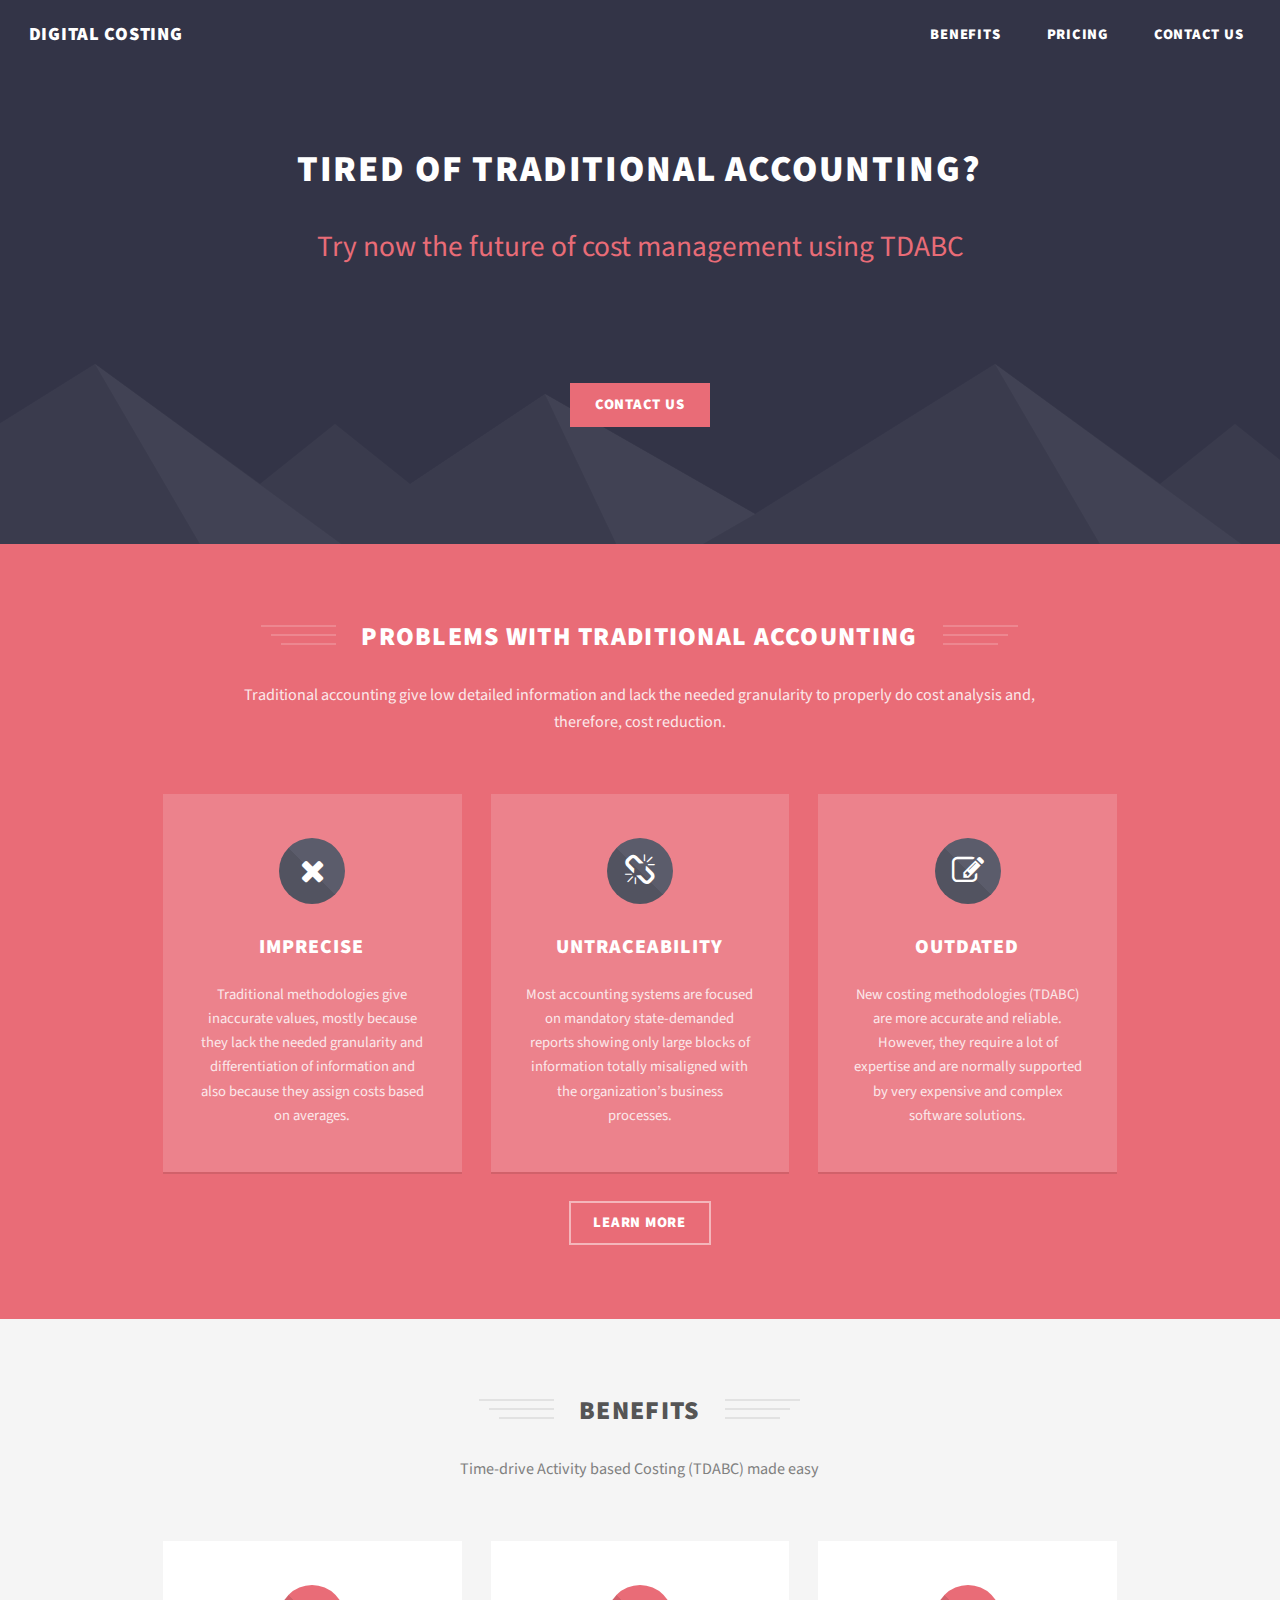
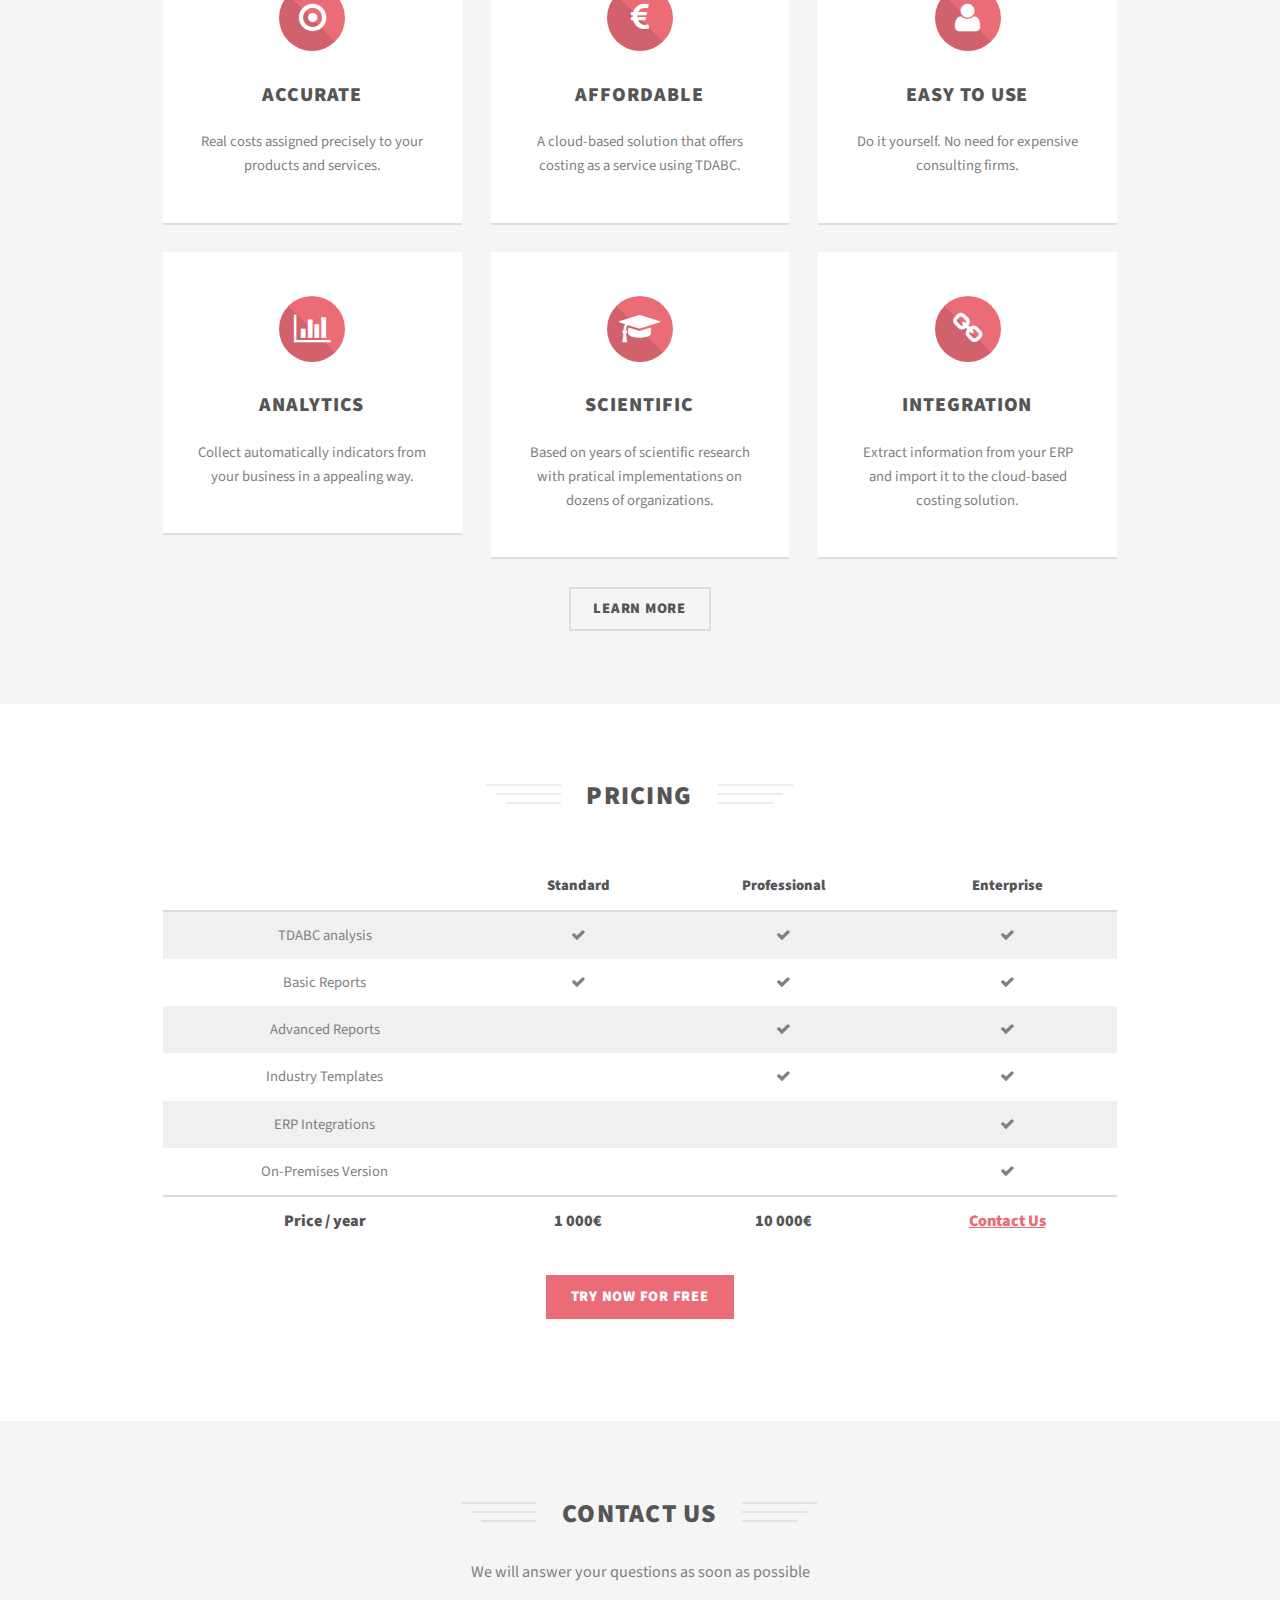
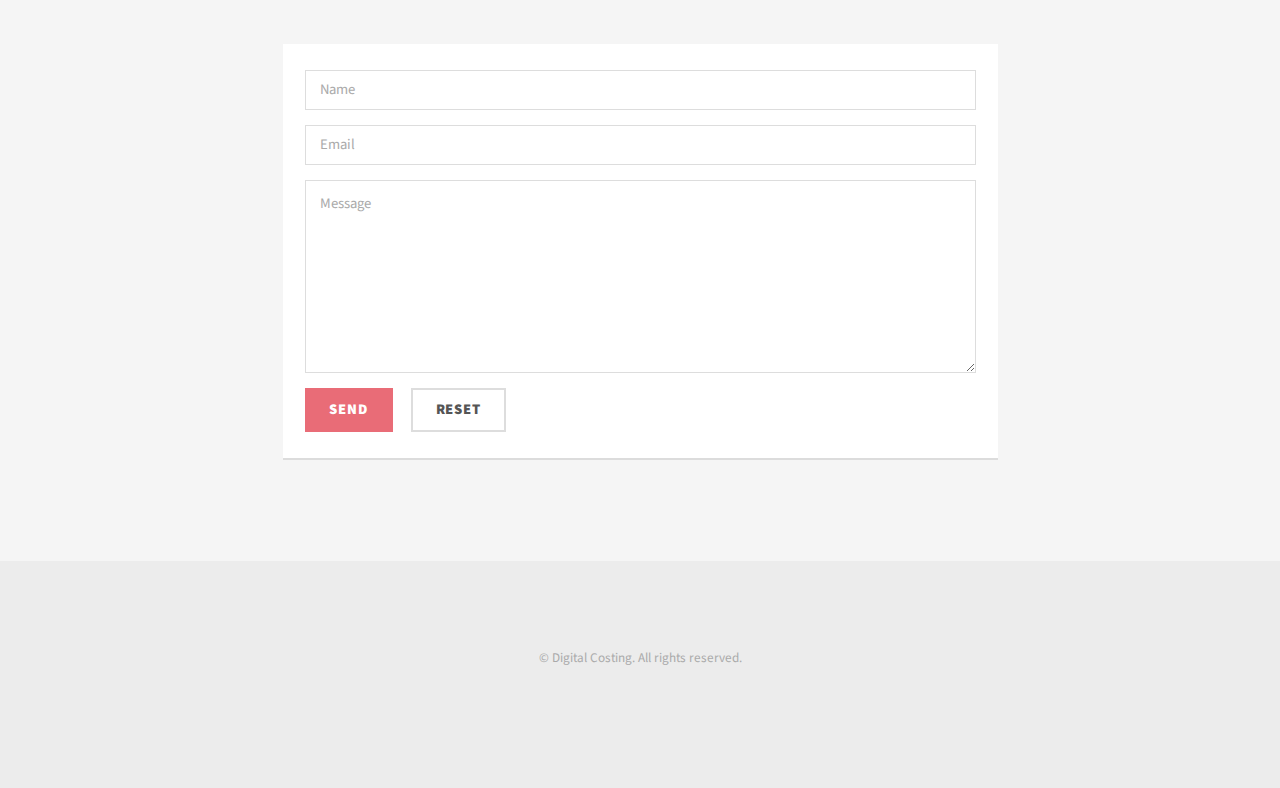
==== commit 2747fed3: "prices fix" ====
--- a/index.html
+++ b/index.html
@@ -195,8 +195,8 @@
 									<tfoot>
 										<tr>
 											<td>Price / year</td>
-											<td>999€</td>
-											<td>9.999€</td>
+											<td>1 000€</td>
+											<td>10 000€</td>
 											<td><a href="#contact">Contact Us</a></td>
 										</tr>
 									</tfoot>
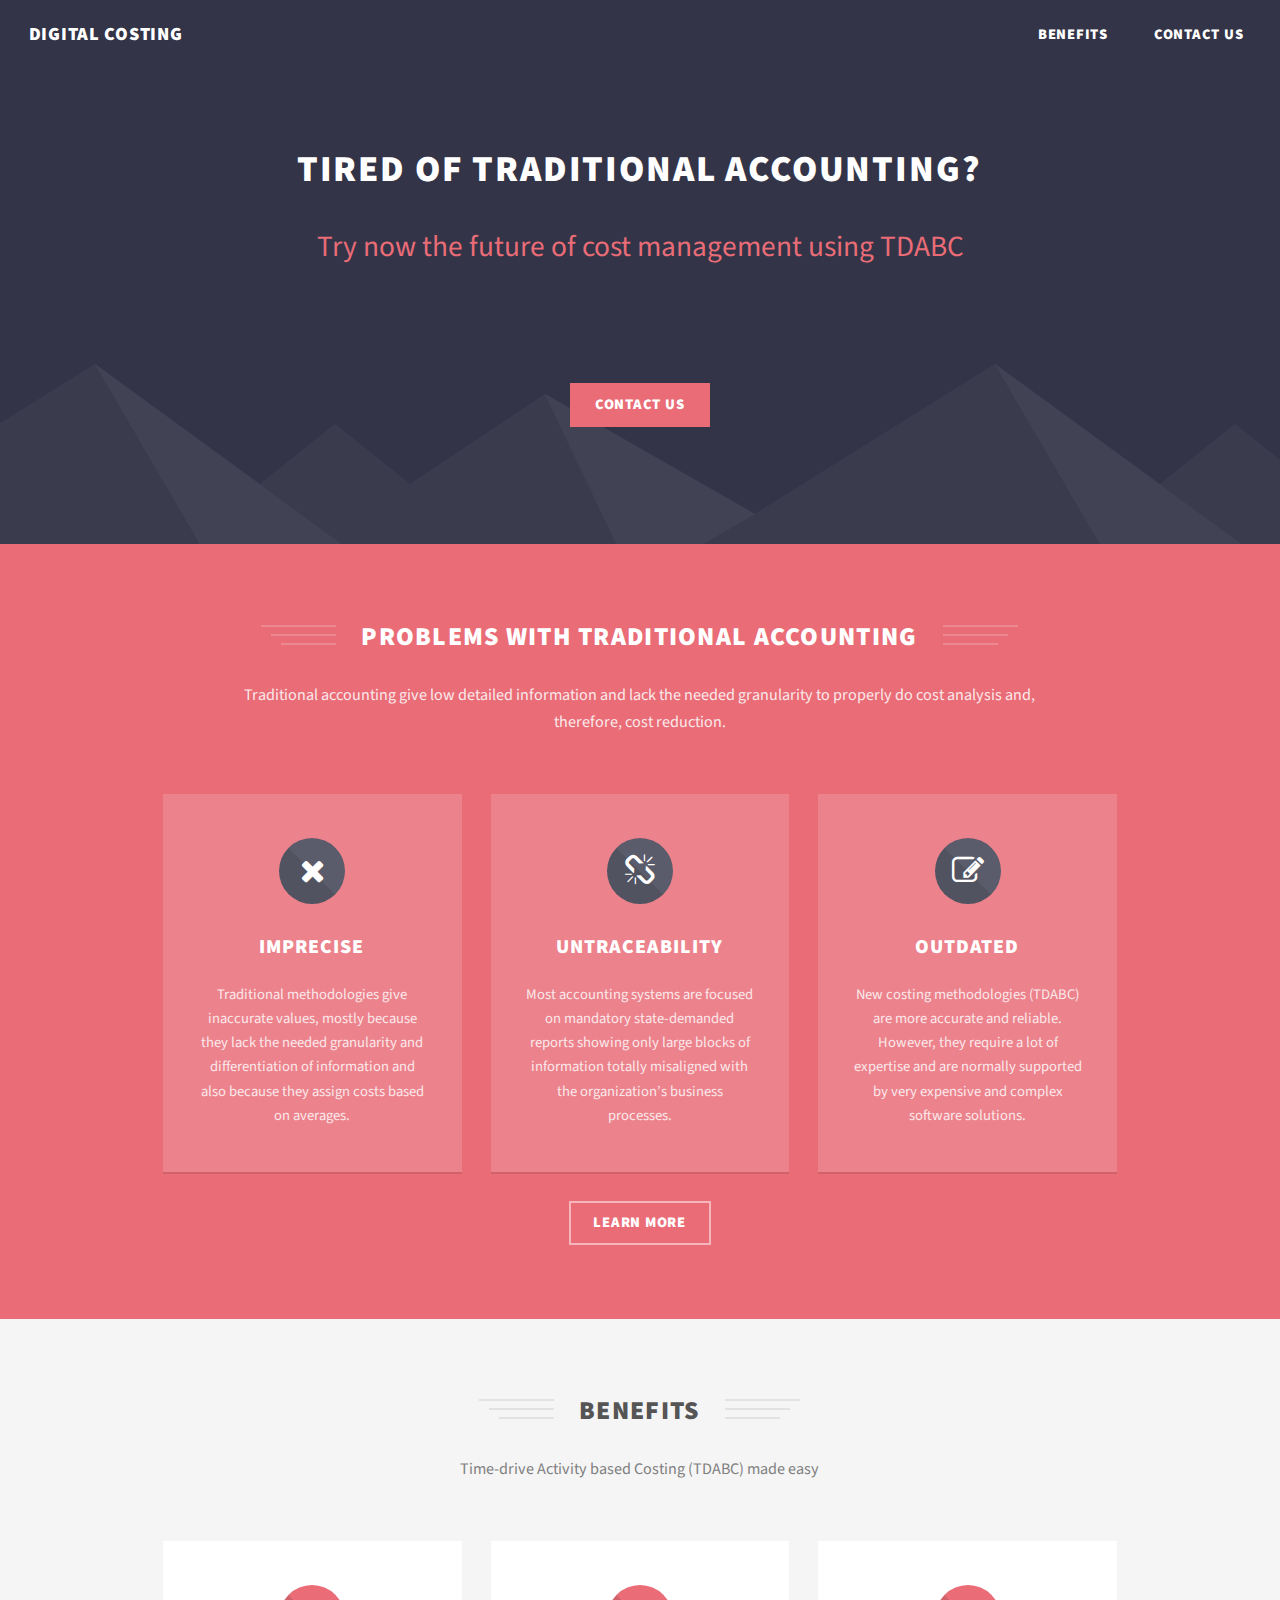
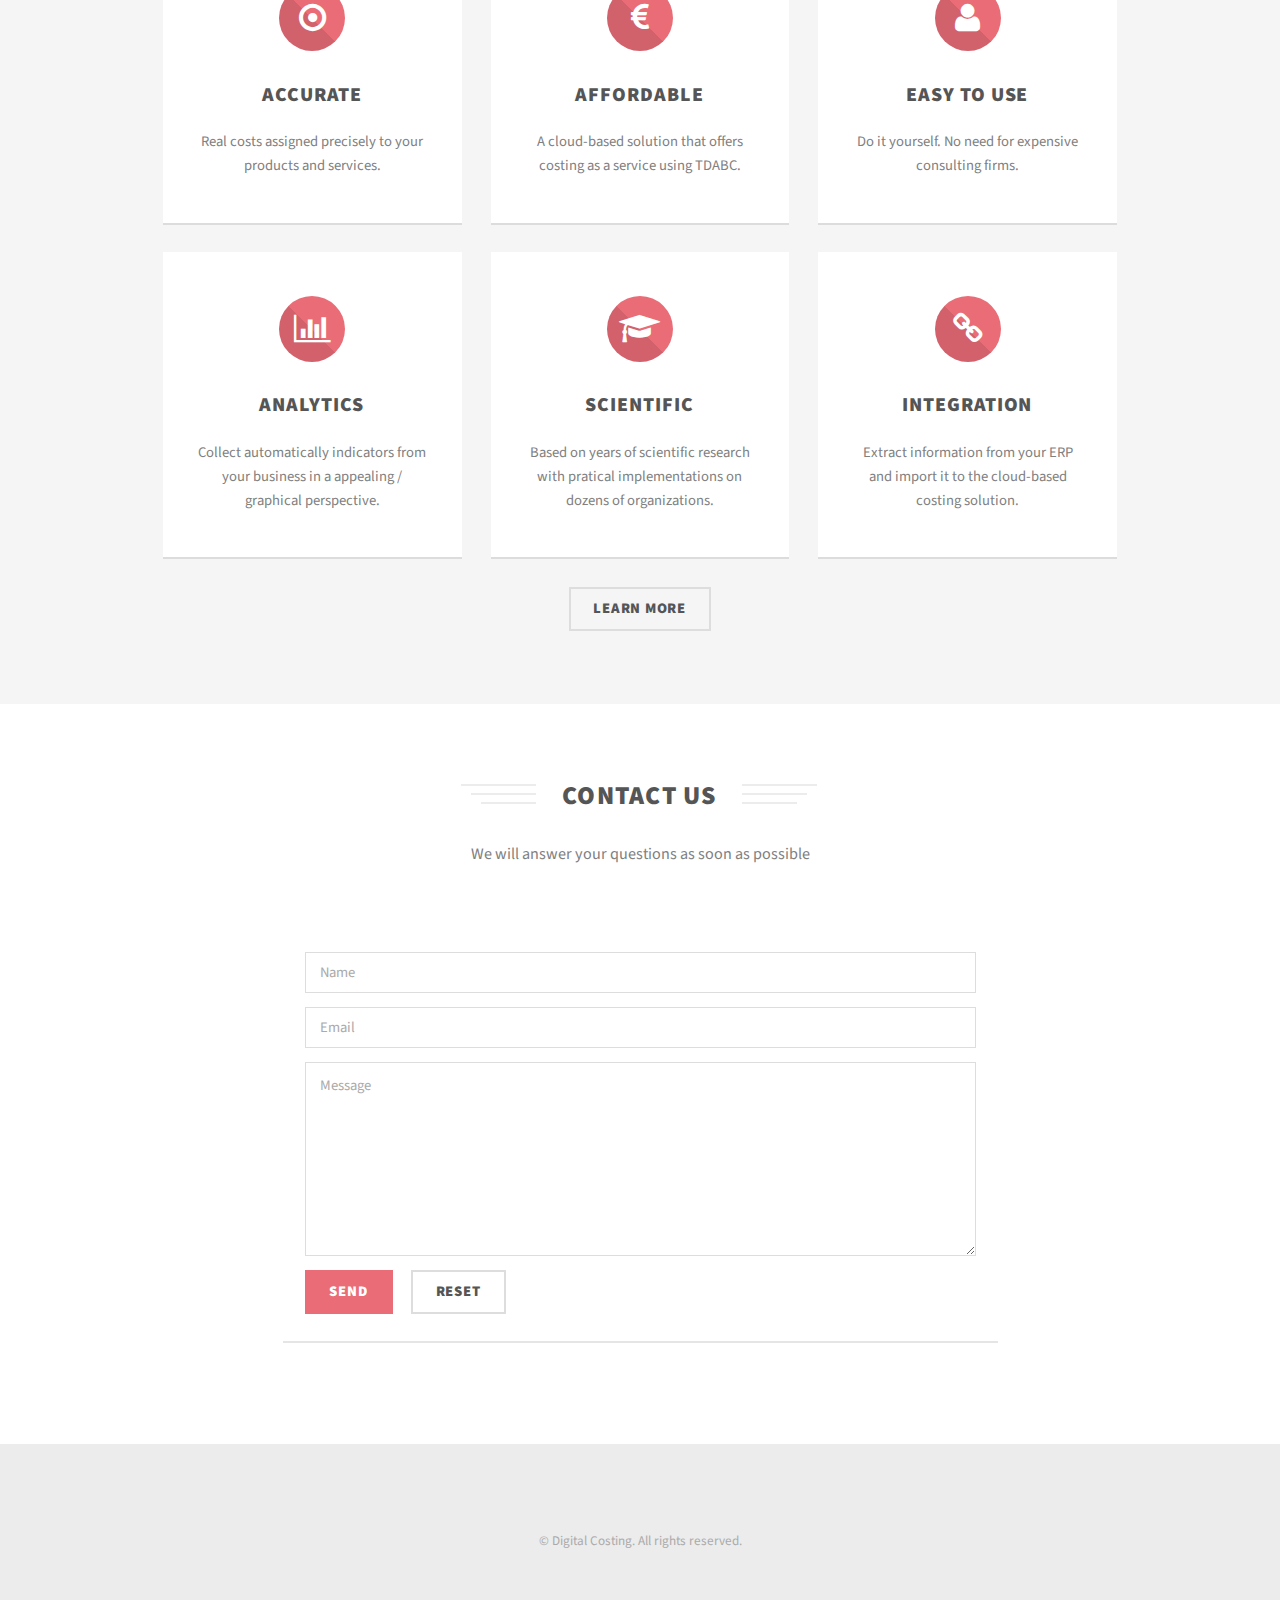
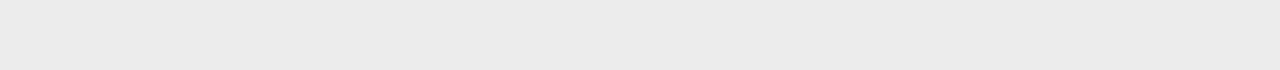
==== commit a61ad351: "pricing changes" ====
--- a/index.html
+++ b/index.html
@@ -6,7 +6,7 @@
 -->
 <html>
 	<head>
-		<title>Digital Costing</title>
+		<title>Digital Costing - TDABC made easy</title>
 		<meta charset="utf-8" />
 		<meta name="viewport" content="width=device-width, initial-scale=1" />
 		<meta name="description" content="A cloud-based costing service that uses TDABC and the concept of Business Process Cost Templates to reduce the costs associated with cost analysis.">
@@ -14,6 +14,7 @@
 		<!--[if lte IE 8]><script src="assets/js/ie/html5shiv.js"></script><![endif]-->
 		<link rel="stylesheet" href="assets/css/main.css" />
 		<!--[if lte IE 8]><link rel="stylesheet" href="assets/css/ie8.css" /><![endif]-->
+    <meta name="google-site-verification" content="bohK2mamiEkJ4NhH-SIVC7XwFO25fTNtLYSfkUo21q4" />
 	</head>
 	<body class="landing">
 		<div id="page-wrapper">
@@ -24,7 +25,7 @@
 					<nav id="nav">
 						<ul>
 							<li><a href="#benefits">Benefits</a></li>
-							<li><a href="#pricing">Pricing</a></li>
+							<!-- <li><a href="#pricing">Pricing</a></li> -->
 							<li><a href="#contact">Contact Us</a></li>
 						</ul>
 					</nav>
@@ -111,7 +112,7 @@
 								<section class="box special">
 									<i class="icon major fa-bar-chart"></i>
 									<h3>Analytics</h3>
-									<p>Collect automatically indicators from your business in a appealing way.</p>
+									<p>Collect automatically indicators from your business in a appealing / graphical perspective.</p>
 								</section>
 							</div>
 							<div class="4u 12u(narrower)">
@@ -137,83 +138,8 @@
 					</section>
 				</div>
 
-
-			<!-- Three -->
-				<div id="pricing" class="wrapper style3">
-					<section class="container">
-						<header class="major">
-							<h2>Pricing</h2>
-						</header>
-						<div class="text-center">
-							<div class="table-wrapper">
-								<table>
-									<thead>
-										<tr>
-											<th></th>
-											<th>Standard</th>
-											<th>Professional</th>
-											<th>Enterprise</th>
-										</tr>
-									</thead>
-									<tbody>
-										<tr>
-											<td>TDABC analysis</td>
-											<td><i class="icon fa-check"></i></td>
-											<td><i class="icon fa-check"></i></td>
-											<td><i class="icon fa-check"></i></td>
-										</tr>
-										<td>Basic Reports</td>
-											<td><i class="icon fa-check"></i></td>
-											<td><i class="icon fa-check"></i></td>
-											<td><i class="icon fa-check"></i></td>
-										</tr>
-										<tr>
-											<td>Advanced Reports</td>
-											<td></td>
-											<td><i class="icon fa-check"></i></td>
-											<td><i class="icon fa-check"></i></td>
-										</tr>
-										<tr>
-											<td>Industry Templates</td>
-											<td></td>
-											<td><i class="icon fa-check"></i></td>
-											<td><i class="icon fa-check"></i></td>
-										</tr>
-										<tr>
-											<td>ERP Integrations</td>
-											<td></td>
-											<td></td>
-											<td><i class="icon fa-check"></i></td>
-										</tr>
-										<tr>
-											<td>On-Premises Version</td>
-											<td></td>
-											<td></td>
-											<td><i class="icon fa-check"></i></td>
-										</tr>
-									</tbody>
-									<tfoot>
-										<tr>
-											<td>Price / year</td>
-											<td>1 000€</td>
-											<td>10 000€</td>
-											<td><a href="#contact">Contact Us</a></td>
-										</tr>
-									</tfoot>
-								</table>
-							</div>
-
-							<div class="12u 12u(narrower)">
-								<ul class="actions text-center">
-									<li><a href="#contact" class="button">Try now for FREE</a></li>
-								</ul>
-							</div>
-						</div>
-					</section>
-				</div>
-
 			<!-- Four -->
-				<div id="contact" class="wrapper style1">
+				<div id="contact" class="wrapper style3">
 					<section class="container 75%">
 						<header class="major">
 							<h2>Contact Us</h2>
@@ -285,4 +211,4 @@
 
 			</script>
 	</body>
-</html>+</html>
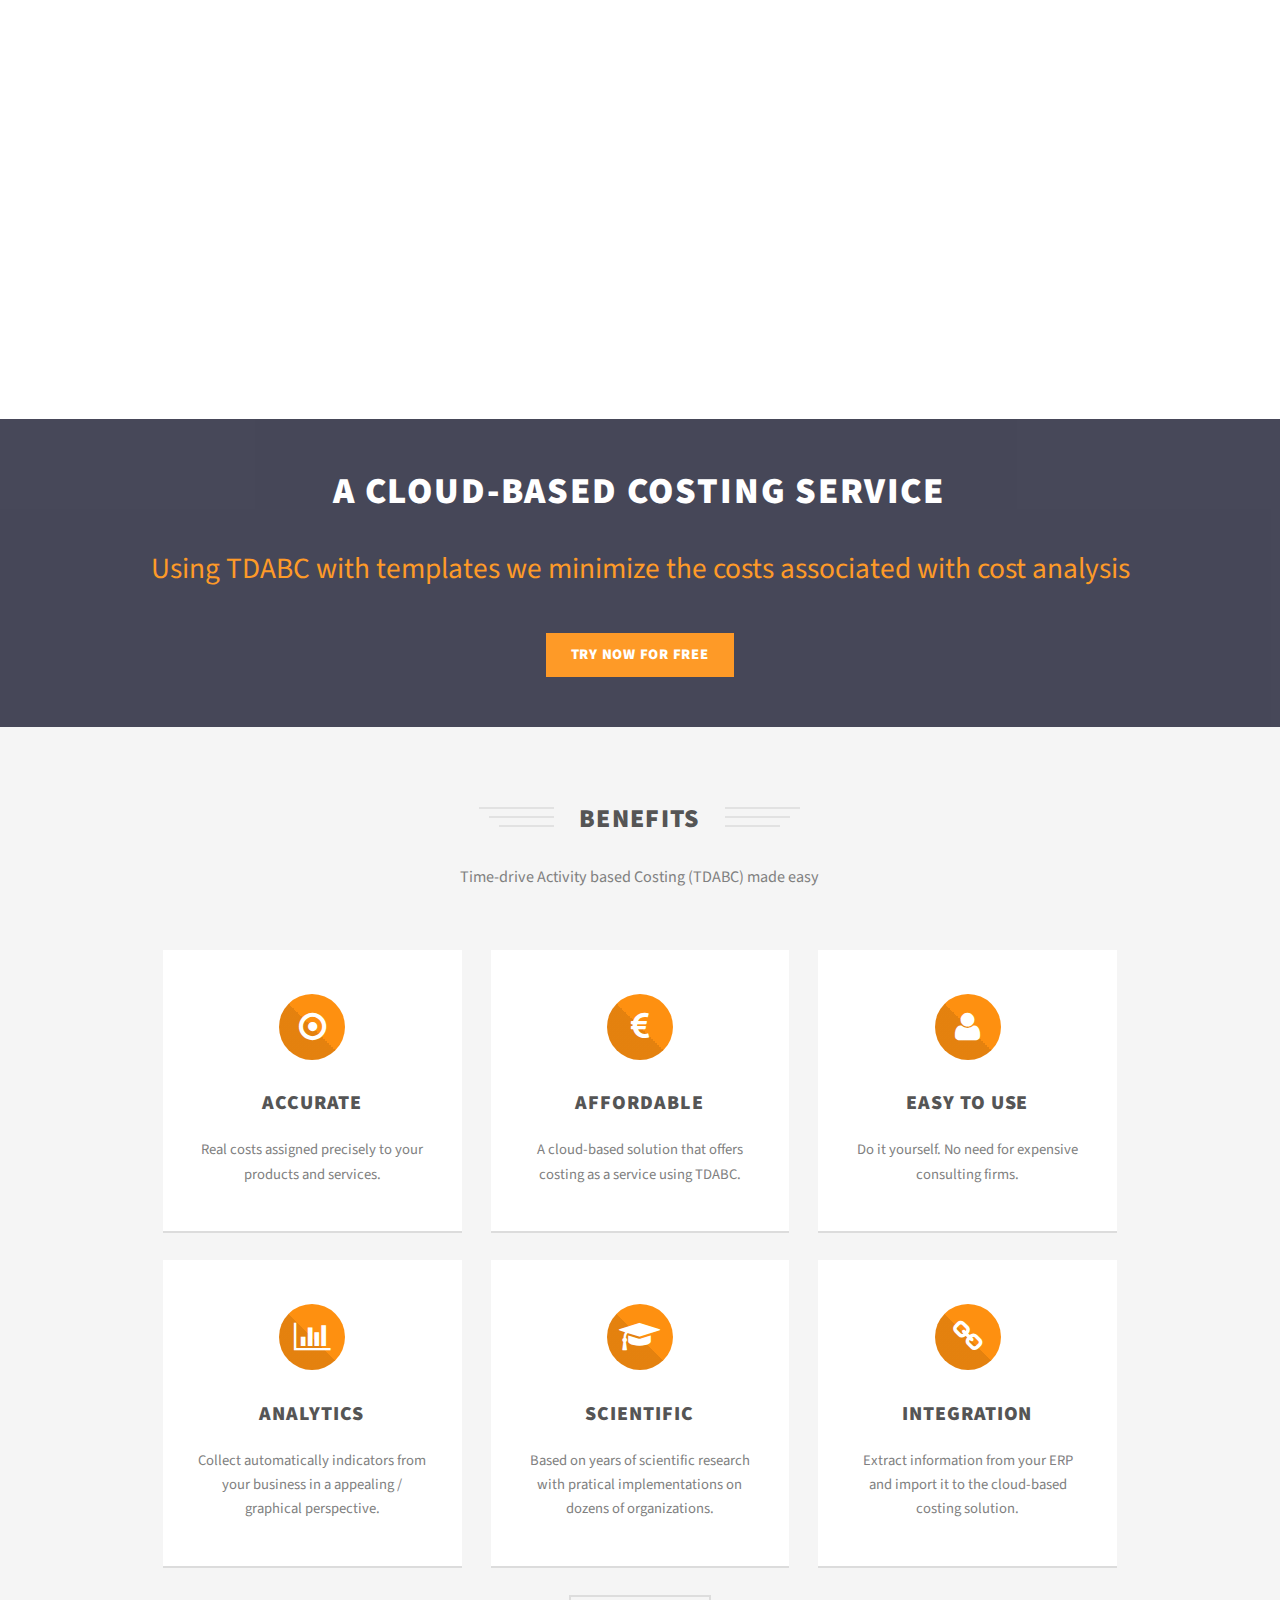
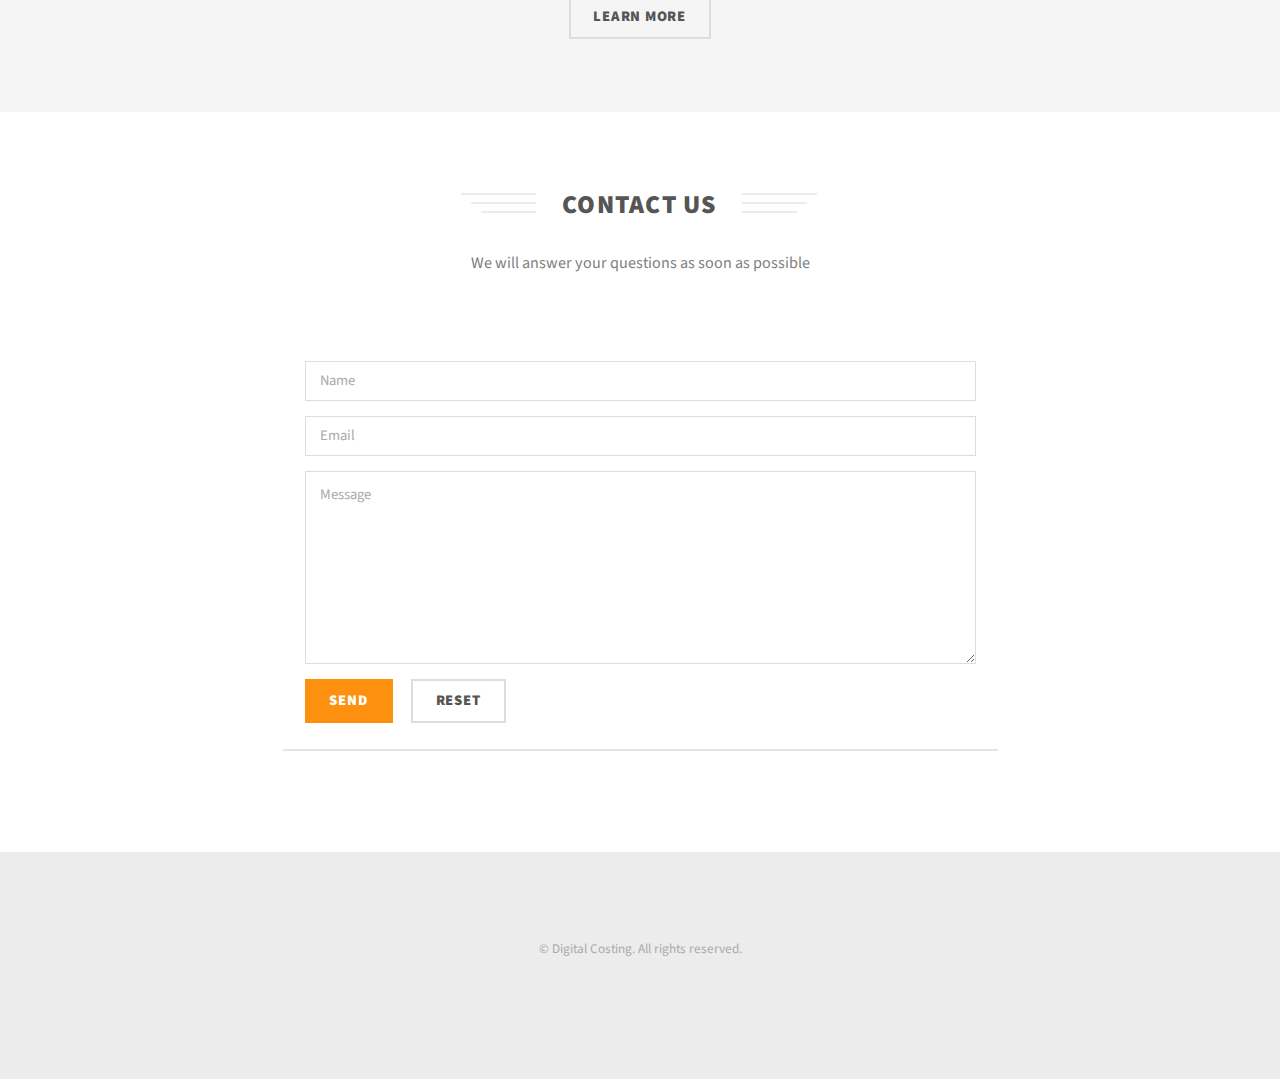
==== commit f0e42a1f: "video and css improvements" ====
--- a/index.html
+++ b/index.html
@@ -33,51 +33,21 @@
 
 			<!-- Banner -->
 				<section id="banner">
-					<h2>Tired of traditional accounting?</h2>
-					<br>
-					<p>Try now the future of cost management using TDABC</p>
-					<br><br><br>
-					<ul class="actions">
-						<li><a href="#contact" class="button">Contact Us</a></li>
-					</ul>
+          <div class="videowrapper">
+            <video autoplay loop>
+              <source src="videos/landing_video.mp4" type="video/mp4">
+            </video>
+          </div>
+          <div class="videohover">
+            <h2>A cloud-based costing service</h2>
+            <br>
+            <p>Using TDABC with templates we minimize the costs associated with cost analysis</p>
+            <ul class="actions">
+              <li><a href="#contact" class="button">Try Now for Free</a></li>
+            </ul>
+          </div>
 				</section>
-			<!-- Two -->
-				<div class="wrapper style2">
-					<section class="container">
-						<header class="major">
-							<h2>Problems with Traditional Accounting</h2>
-							<p>Traditional accounting give low detailed information and lack the needed granularity to properly do cost analysis and, therefore, cost reduction.</p>
-						</header>
-						<div class="row uniform">
-							<div class="4u 12u(narrower)">
-								<section class="box special">
-									<i class="icon major alt fa-times"></i>
-									<h3>Imprecise</h3>
-									<p>Traditional methodologies give inaccurate values, mostly because they lack the needed granularity and differentiation of information and also because they assign costs based on averages.</p>
-								</section>
-							</div>
-							<div class="4u 12u(narrower)">
-								<section class="box special">
-									<i class="icon major alt fa-unlink"></i>
-									<h3>Untraceability</h3>
-									<p>Most accounting systems are focused on mandatory state-demanded reports  showing only large blocks of information totally misaligned with the organization’s business processes.</p>
-								</section>
-							</div>
-							<div class="4u 12u(narrower)">
-								<section class="box special">
-									<i class="icon major alt fa-pencil-square-o"></i>
-									<h3>Outdated</h3>
-									<p>New costing methodologies (TDABC) are more accurate and reliable. However, they require a lot of expertise and are normally supported by very expensive and complex software solutions.</p>
-								</section>
-							</div>
-							<div class="12u 12u(narrower)">
-								<ul class="actions text-center">
-									<li><a href="traditional-accounting-problems.html" class="button alt">Learn More</a></li>
-								</ul>
-							</div>
-						</div>
-					</section>
-				</div>
+
 
 			<!-- One -->
 				<div id="benefits" class="wrapper style1">
--- a/assets/css/main.css
+++ b/assets/css/main.css
@@ -1814,12 +1814,12 @@
 		-webkit-transition: color 0.2s ease-in-out;
 		-ms-transition: color 0.2s ease-in-out;
 		transition: color 0.2s ease-in-out;
-		color: #e96c77;
+		color: #FE9010;
 		text-decoration: underline;
 	}
 
 		a:hover {
-			color: #e96c77 !important;
+			color: #FE9010 !important;
 			text-decoration: none;
 		}
 
@@ -2055,8 +2055,8 @@
 		input[type="email"]:focus,
 		select:focus,
 		textarea:focus {
-			border-color: #e96c77;
-			box-shadow: 0 0 0 1px #e96c77;
+			border-color: #FE9010;
+			box-shadow: 0 0 0 1px #FE9010;
 		}
 
 	.select-wrapper {
@@ -2163,7 +2163,7 @@
 
 		input[type="checkbox"]:focus + label:before,
 		input[type="radio"]:focus + label:before {
-			box-shadow: 0 0 0 2px #e96c77;
+			box-shadow: 0 0 0 2px #FE9010;
 		}
 
 	input[type="radio"] + label:before {
@@ -2246,7 +2246,7 @@
 			background-image: -webkit-linear-gradient(45deg, rgba(0,0,0,0.1) 50%, rgba(0,0,0,0) 0%);
 			background-image: -ms-linear-gradient(45deg, rgba(0,0,0,0.1) 50%, rgba(0,0,0,0) 0%);
 			background-image: linear-gradient(45deg, rgba(0,0,0,0.1) 50%, rgba(0,0,0,0) 0%);
-			background-color: #e96c77;
+			background-color: #FE9010;
 			border-radius: 100%;
 			color: #ffffff;
 			cursor: default;
@@ -2585,7 +2585,7 @@
 		-webkit-transition: background-color 0.2s ease-in-out, color 0.2s ease-in-out;
 		-ms-transition: background-color 0.2s ease-in-out, color 0.2s ease-in-out;
 		transition: background-color 0.2s ease-in-out, color 0.2s ease-in-out;
-		background-color: #e96c77;
+		background-color: #FE9010;
 		border: 0;
 		border-radius: 0;
 		color: #ffffff !important;
@@ -2607,7 +2607,7 @@
 		input[type="reset"]:hover,
 		input[type="button"]:hover,
 		.button:hover {
-			background-color: #EC828C;
+			background-color: #FE6F10;
 			color: #ffffff !important;
 		}
 
@@ -2693,7 +2693,7 @@
 		input[type="reset"].special,
 		input[type="button"].special,
 		.button.special {
-			background-color: #e96c77;
+			background-color: #FE9010;
 			color: #ffffff !important;
 		}
 
@@ -2701,7 +2701,7 @@
 			input[type="reset"].special:hover,
 			input[type="button"].special:hover,
 			.button.special:hover {
-				background-color: #EC828C;
+				background-color: #FE6F10;
 			}
 
 			input[type="submit"].special:active,
@@ -2736,7 +2736,7 @@
 		}
 
 		.wrapper.style2 {
-			background: #e96c77;
+			background: #FE9010;
 			color: #fbe8ea;
 		}
 
@@ -2753,14 +2753,14 @@
 			}
 
 			.wrapper.style2 .box {
-				background: #EC828C;
+				background: #FE6F10;
 			}
 
 			.wrapper.style2 input[type="submit"],
 			.wrapper.style2 input[type="reset"],
 			.wrapper.style2 input[type="button"],
 			.wrapper.style2 .button {
-				color: #e96c77 !important;
+				color: #FE9010 !important;
 				background: #ffffff;
 			}
 
@@ -2949,6 +2949,7 @@
 			background: none;
 			margin-top: 0.75em;
 			position: absolute;
+      display: none;
 		}
 
 			#header.alt h1 {
@@ -3028,7 +3029,7 @@
 			}
 
 			.dropotron li.active, .dropotron li:hover {
-				background: #e96c77;
+				background: #FE9010;
 			}
 
 				.dropotron li.active > a, .dropotron li:hover > a {
@@ -3037,12 +3038,42 @@
 
 /* Banner */
 
+
+/* Video */
+  .videowrapper {
+    position: relative;
+    padding-bottom: 56.25%;
+    /* 16:9 */
+    padding-top: 25px;
+    height: 0;
+    margin-top: -6%;
+  }
+
+  .videowrapper video {
+    position: absolute;
+    top: 0;
+    left: 0;
+    width: 100%;
+    height: 100%;
+  }
+
+  .videohover {
+    position: absolute;
+    bottom: 0px;
+    width: 100%;
+    opacity: 0.9;
+    padding: 50px 0px;
+    background-color: #333447;
+  }
+
 	#banner {
-		background-color: #333447;
-		background-image: url("images/banner.svg");
-		background-position: 25% bottom;
+    position: relative;
+		/*background-color: #333447;*/
+    /*opacity: 0.6;*/
+		/*background-image: url("images/banner.svg");*/
+/*		background-position: 25% bottom;
 		background-repeat: repeat-x;
-		background-size: 1500px 300px;
+		background-size: 1500px 300px;*/
 		color: #fff;
 		padding: 16em 0 14em 0;
 		text-align: center;
@@ -3061,7 +3092,7 @@
 		}
 
 		#banner p {
-			color: #e96c77;
+			color: #FE9010;
 			font-size: 2em;
 			margin-bottom: 1.75em;
 		}
@@ -3134,7 +3165,7 @@
 
 			#banner {
 				background-size: 1125px 225px;
-				padding: 12em 0 10em 0;
+				padding: 12em 0 0 0;
 			}
 
 	}
@@ -3176,7 +3207,7 @@
 
 			#banner {
 				background-size: 900px 180px;
-				padding: 10em 0 8em 0;
+				padding: 4em 0 0 0;
 			}
 
 				#banner h2 {
@@ -3283,7 +3314,7 @@
 		/* Banner */
 
 			#banner {
-				padding: 8em 2em;
+				padding: 8em 0em;
 			}
 
 		/* Contact */
@@ -3521,7 +3552,7 @@
 
 			#banner {
 				background-size: 675px 135px;
-				padding: 5em 2em 4em 2em;
+				padding: 5em 0em 4em 0em;
 			}
 
 				#banner h2 {
@@ -3638,7 +3669,7 @@
 
 			#banner {
 				background-size: 540px 108px;
-				padding: 7em 2em 6em 2em;
+				padding: 2em 0em 6em 0em;
 			}
 
 		/* Contact */
@@ -3647,4 +3678,4 @@
 				padding-top: 1em;
 			}
 
-	}+	}
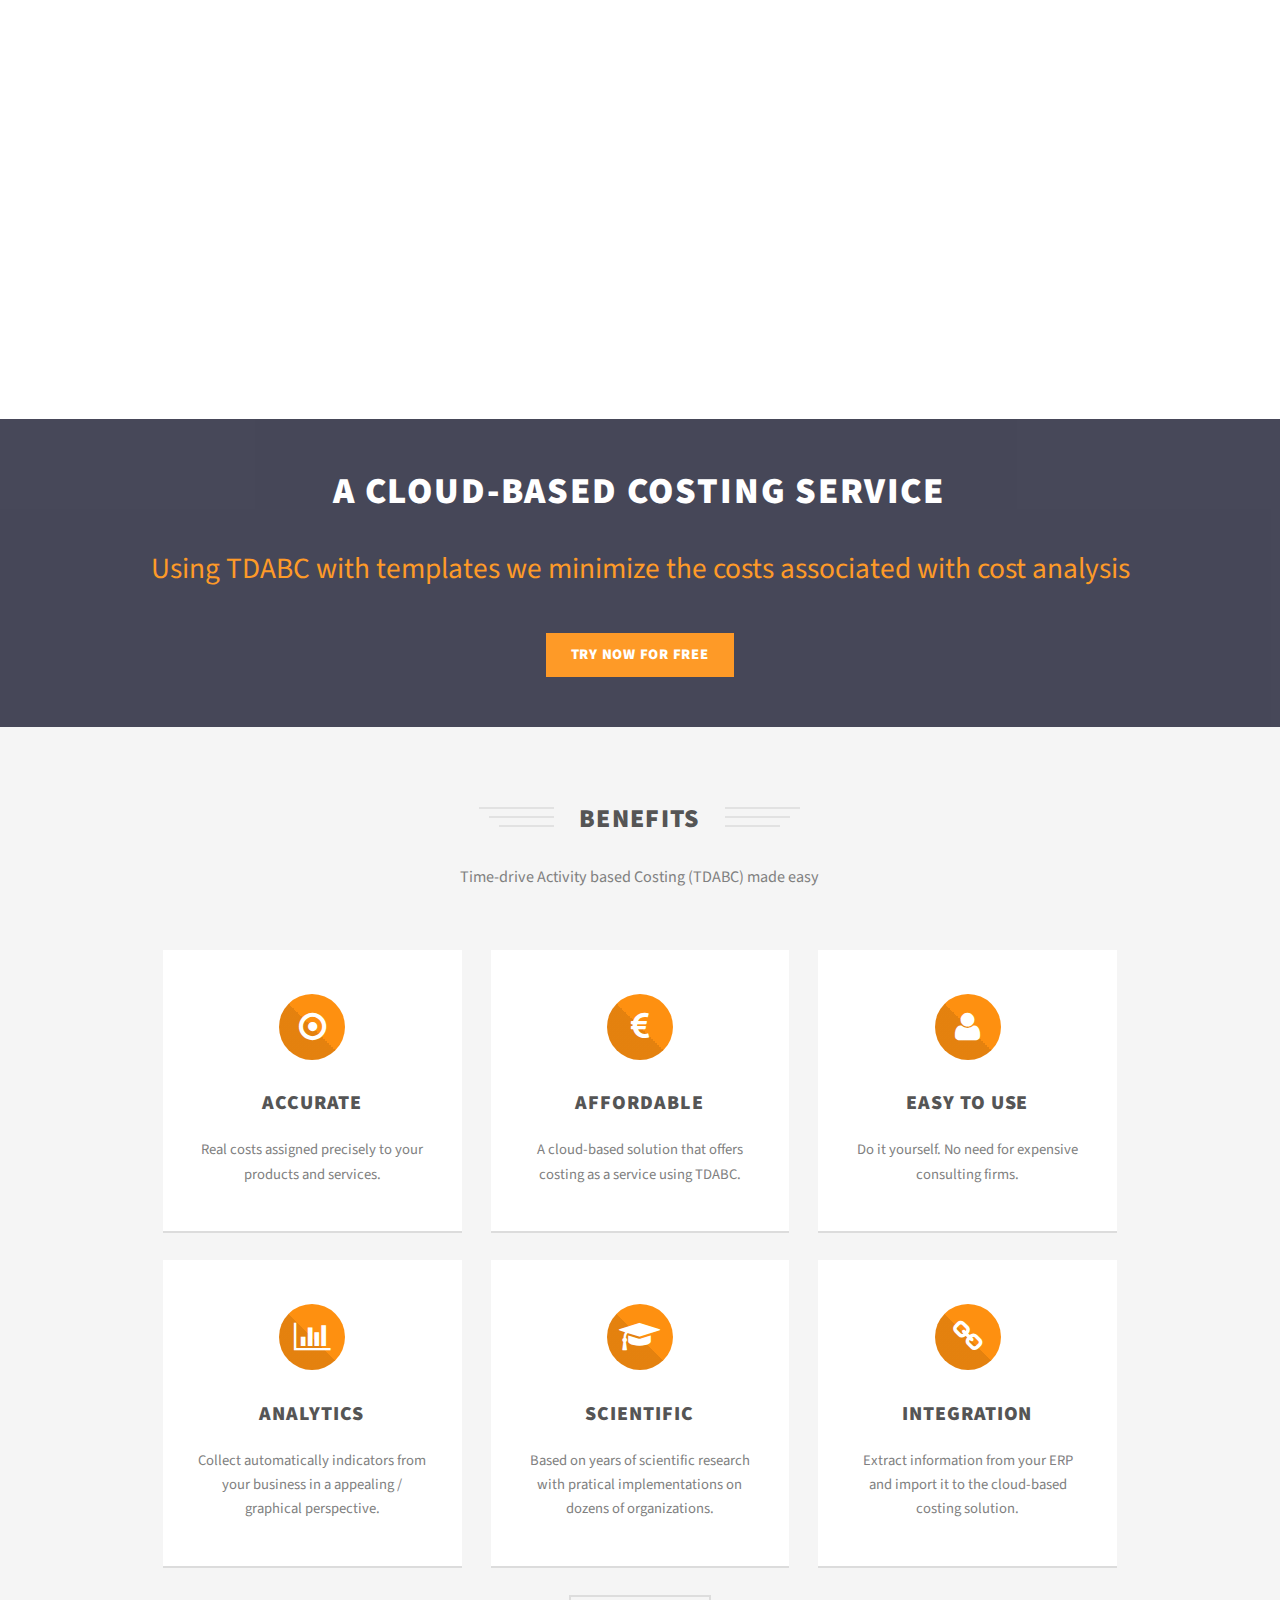
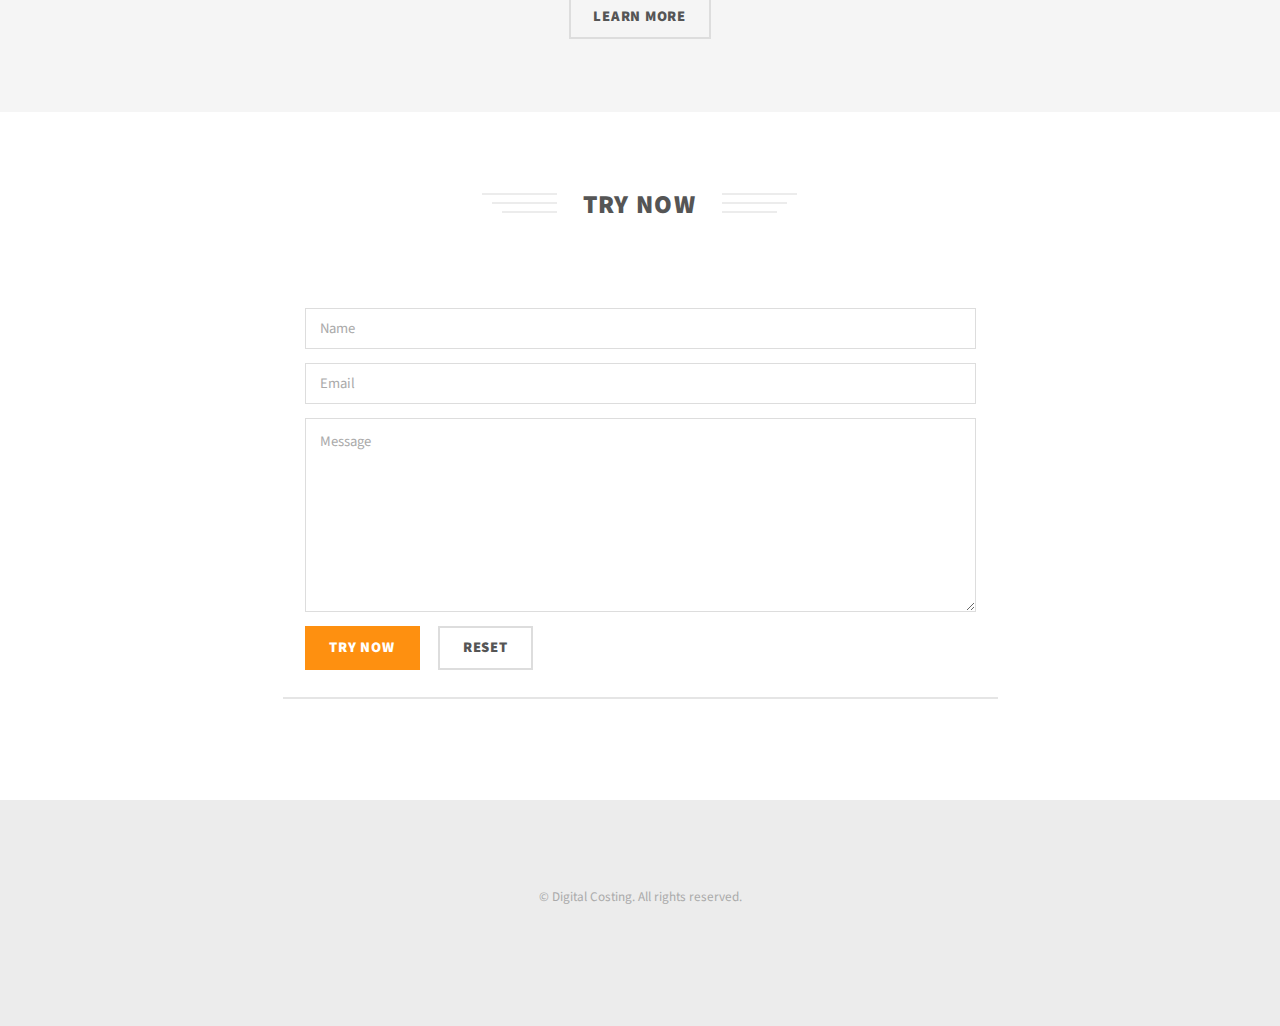
==== commit 21db2110: "new video version" ====
--- a/index.html
+++ b/index.html
@@ -34,8 +34,7 @@
 			<!-- Banner -->
 				<section id="banner">
           <div class="videowrapper">
-            <video autoplay loop>
-              <source src="videos/landing_video.mp4" type="video/mp4">
+            <video autoplay="autoplay" loop="loop" src="videos/landing_video.mp4">
             </video>
           </div>
           <div class="videohover">
@@ -112,8 +111,7 @@
 				<div id="contact" class="wrapper style3">
 					<section class="container 75%">
 						<header class="major">
-							<h2>Contact Us</h2>
-							<p>We will answer your questions as soon as possible</p>
+							<h2>Try Now</h2>
 						</header>
 						<div class="box">
 							<div class="row uniform">
@@ -139,7 +137,7 @@
 										<div class="row uniform 50%">
 											<div class="12u">
 												<ul class="actions">
-													<li><input type="submit" value="Send" /></li>
+													<li><input type="submit" value="Try Now" /></li>
 													<li><input type="reset" class="alt" value="Reset" /></li>
 												</ul>
 											</div>
--- a/assets/css/main.css
+++ b/assets/css/main.css
@@ -3165,7 +3165,7 @@
 
 			#banner {
 				background-size: 1125px 225px;
-				padding: 12em 0 0 0;
+				padding: 4em 0 0 0;
 			}
 
 	}
@@ -3314,7 +3314,7 @@
 		/* Banner */
 
 			#banner {
-				padding: 8em 0em;
+				padding: 2em 0 12em 0;
 			}
 
 		/* Contact */
@@ -3552,7 +3552,7 @@
 
 			#banner {
 				background-size: 675px 135px;
-				padding: 5em 0em 4em 0em;
+				padding: 2em 0em 10em 0em;
 			}
 
 				#banner h2 {
@@ -3669,7 +3669,7 @@
 
 			#banner {
 				background-size: 540px 108px;
-				padding: 2em 0em 6em 0em;
+				padding: 1em 0em 15em 0em;
 			}
 
 		/* Contact */
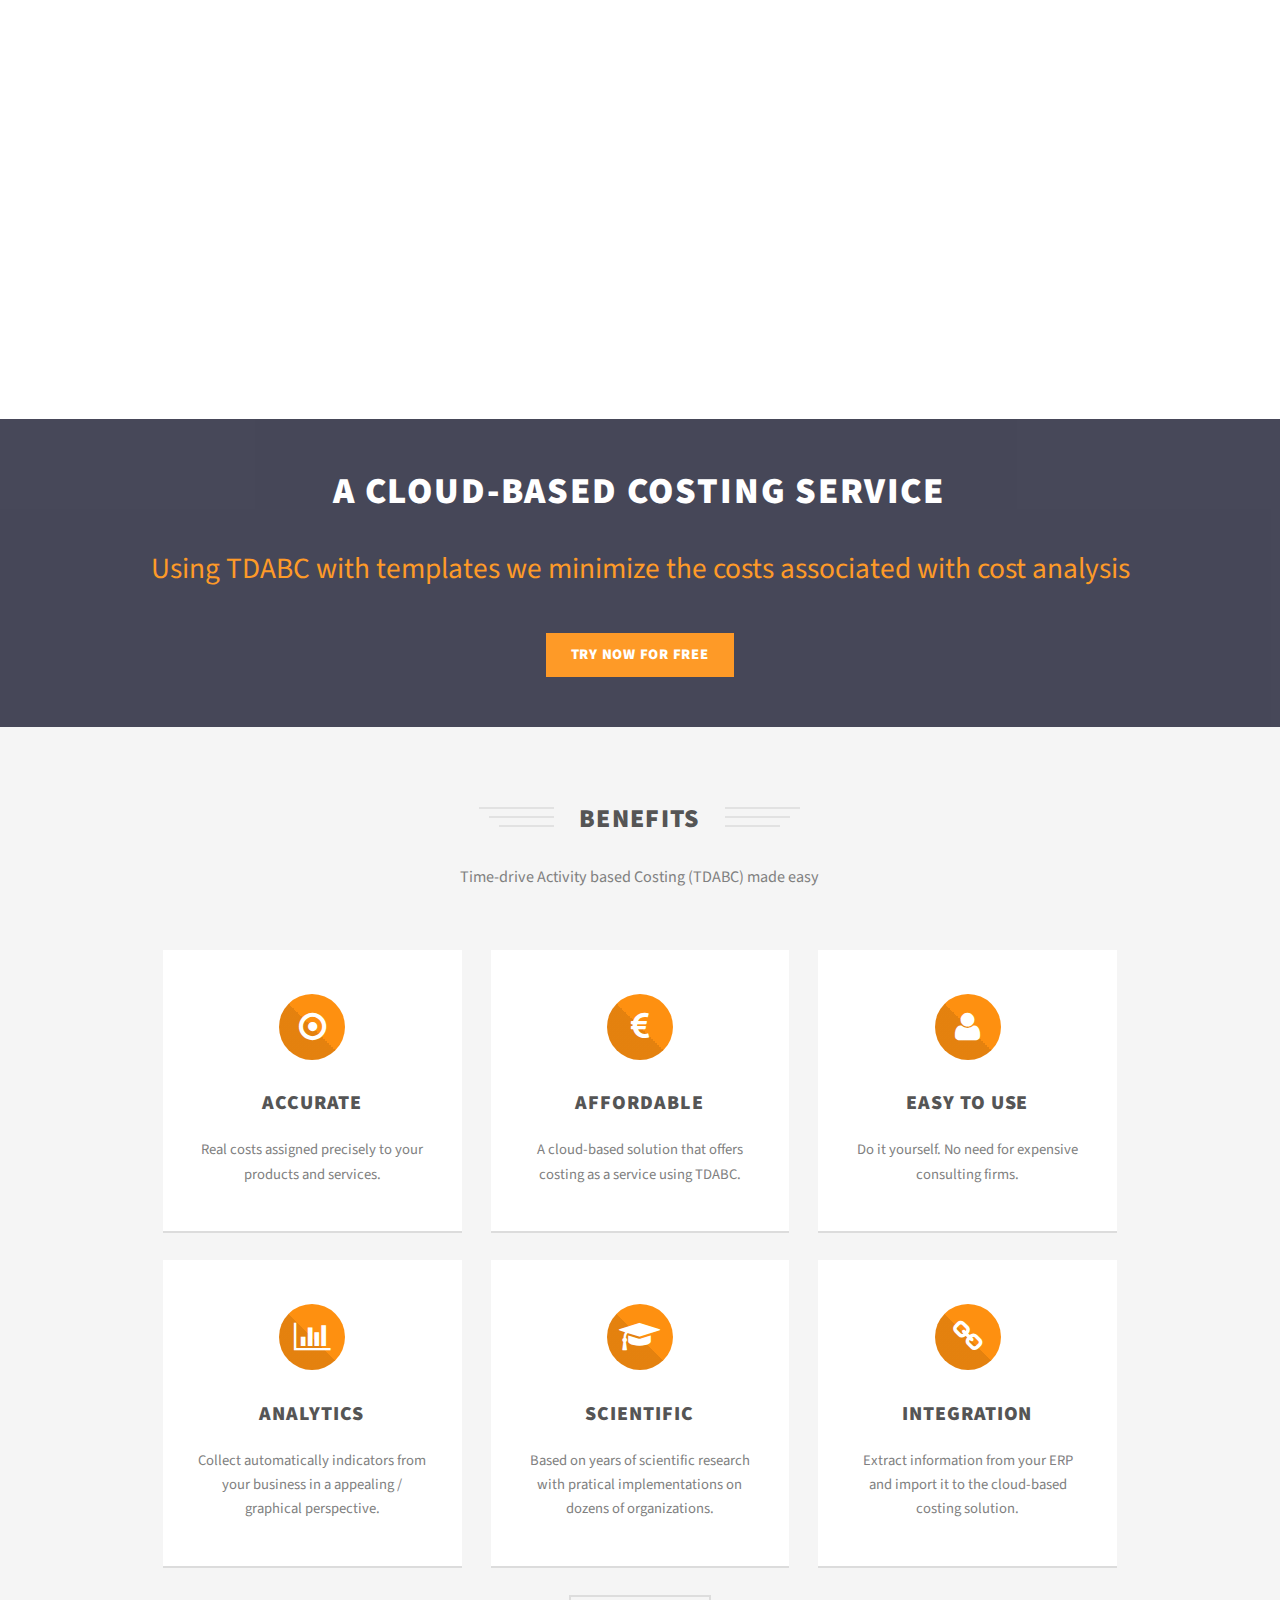
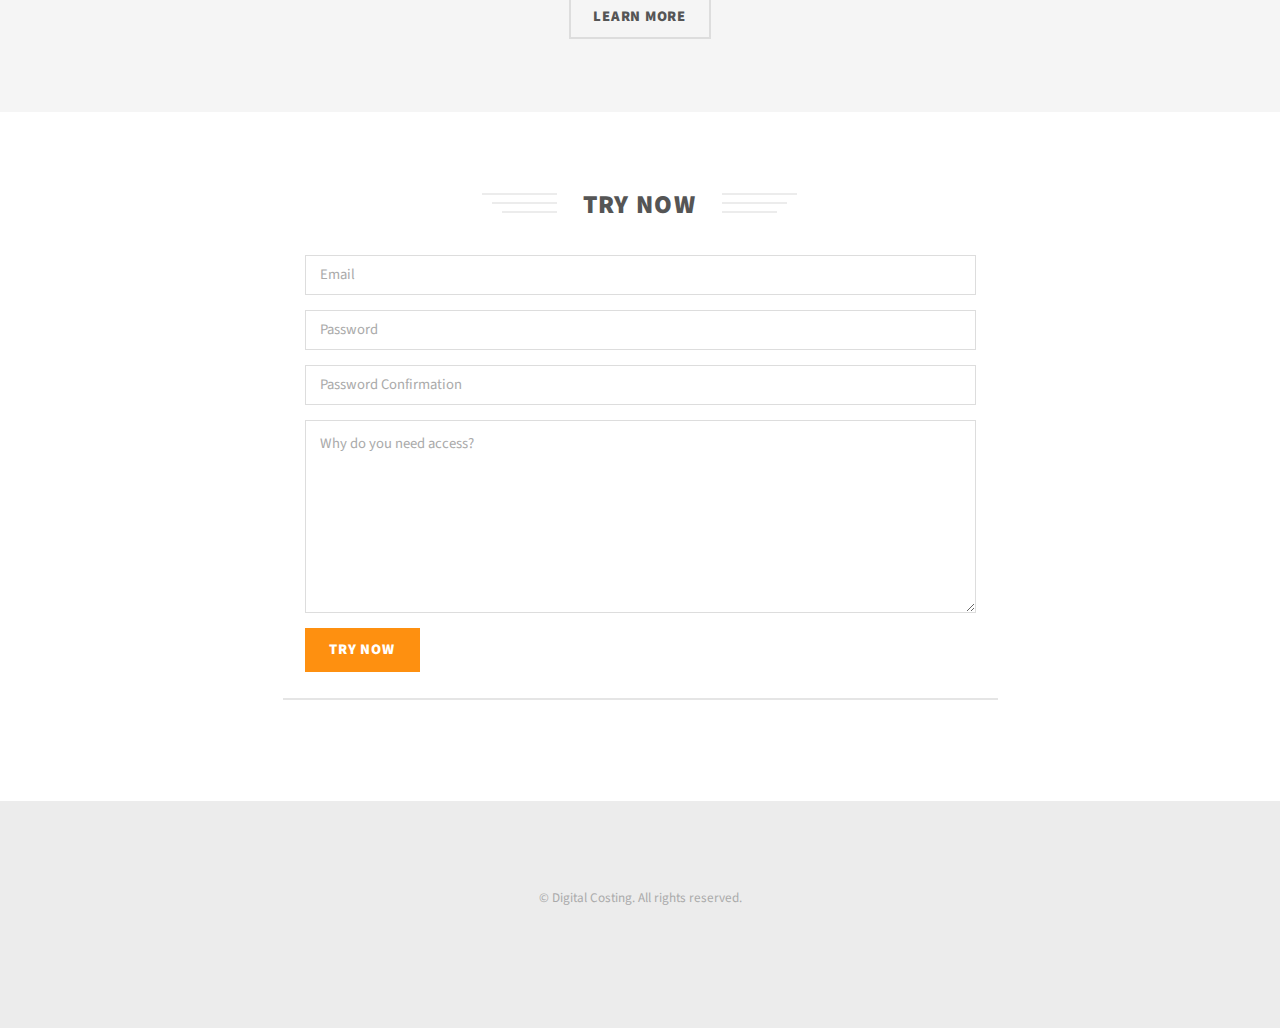
==== commit 7d635baf: "form to create users" ====
--- a/index.html
+++ b/index.html
@@ -34,7 +34,8 @@
 			<!-- Banner -->
 				<section id="banner">
           <div class="videowrapper">
-            <video autoplay="autoplay" loop="loop" src="videos/landing_video.mp4">
+            <video autoplay loop muted>
+              <source src="videos/landing_video.mp4" type="video/mp4">
             </video>
           </div>
           <div class="videohover">
@@ -112,33 +113,36 @@
 					<section class="container 75%">
 						<header class="major">
 							<h2>Try Now</h2>
+              <div id="form_feedback"></div>
 						</header>
 						<div class="box">
 							<div class="row uniform">
 								<div class="12u 12u(narrower)">
-									<form method="post" action="http://formspree.io/carls.mendes@gmail.com">
-										<input type="hidden" name="_next" value="http://digitalcosting.com/thanks.html" />
-										<input type="hidden" name="_subject" value="Digital Costing Website contact!" />
+									<form id="new_user" action="https://app.digitalcosting.com/users/create-from-landing" method="post">
 										<div class="row uniform 50%">
 											<div class="12u">
-												<input type="text" name="name" id="name" placeholder="Name" />
+												<input type="email" name="user[email]" id="email" placeholder="Email" />
 											</div>
 										</div>
+                    <div class="row uniform 50%">
+                      <div class="12u">
+                        <input type="password" name="user[password]" id="password" placeholder="Password" />
+                      </div>
+                    </div>
+                    <div class="row uniform 50%">
+                      <div class="12u">
+                        <input type="password" name="user[password_confirmation]" id="password-confirmation" placeholder="Password Confirmation" />
+                      </div>
+                    </div>
 										<div class="row uniform 50%">
 											<div class="12u">
-												<input type="email" name="email" id="email" placeholder="Email" />
-											</div>
-										</div>
-										<div class="row uniform 50%">
-											<div class="12u">
-												<textarea name="message" id="message" placeholder="Message" rows="7"></textarea>
+												<textarea name="user[access_justification]" id="access_justification" placeholder="Why do you need access?" rows="7"></textarea>
 											</div>
 										</div>
 										<div class="row uniform 50%">
 											<div class="12u">
 												<ul class="actions">
 													<li><input type="submit" value="Try Now" /></li>
-													<li><input type="reset" class="alt" value="Reset" /></li>
 												</ul>
 											</div>
 										</div>
@@ -167,6 +171,42 @@
 			<!--[if lte IE 8]><script src="assets/js/ie/respond.min.js"></script><![endif]-->
 			<script src="assets/js/main.js"></script>
 
+      <script>
+      // get the form
+      var form = $("#new_user");
+
+      // Attach a submit handler to the form
+      $(form).submit(function( event ) {
+
+        // Stop form from submitting normally
+        event.preventDefault();
+
+        // Serialize the form data.
+        var formData = $(form).serialize();
+
+        // Submit the form using AJAX.
+        $.ajax({
+            type: 'POST',
+            url: $(form).attr('action'),
+            data: formData
+        })
+
+        // Get some values from elements on the page:
+        // var $form = $( this ),
+        //   term = $form.find( "input[name='s']" ).val(),
+        //   url = $form.attr( "action" );
+
+        // // Send the data using post
+        // var posting = $.post( url, { s: term } );
+
+        // // Put the results in a div
+        // posting.done(function( data ) {
+        //   var content = $( data ).find( "#content" );
+        //   $( "#result" ).empty().append( content );
+        // });
+      });
+      </script>
+
 			<!-- Google Analytics -->
 			<script>
 			  (function(i,s,o,g,r,a,m){i['GoogleAnalyticsObject']=r;i[r]=i[r]||function(){
--- a/assets/css/main.css
+++ b/assets/css/main.css
@@ -3151,6 +3151,36 @@
 			text-decoration: none;
 		}
 
+
+/* Alert */
+.alert {
+  padding: 15px;
+  margin-bottom: 22px;
+  border: 1px solid transparent;
+  border-radius: 2px;
+  text-align: center;
+  color: white;
+}
+
+.alert-warning {
+  background-color: #EE5F5B;
+}
+
+.alert-dismissible {
+  padding-right: 35px;
+}
+
+.alert-dismissible .close {
+  display: none;
+}
+
+.style3 .major {
+  margin: 0 auto 0 auto;
+}
+
+.style3 .box {
+  padding-top: 5px;
+}
 /* Wide */
 
 	@media screen and (max-width: 1680px) {
